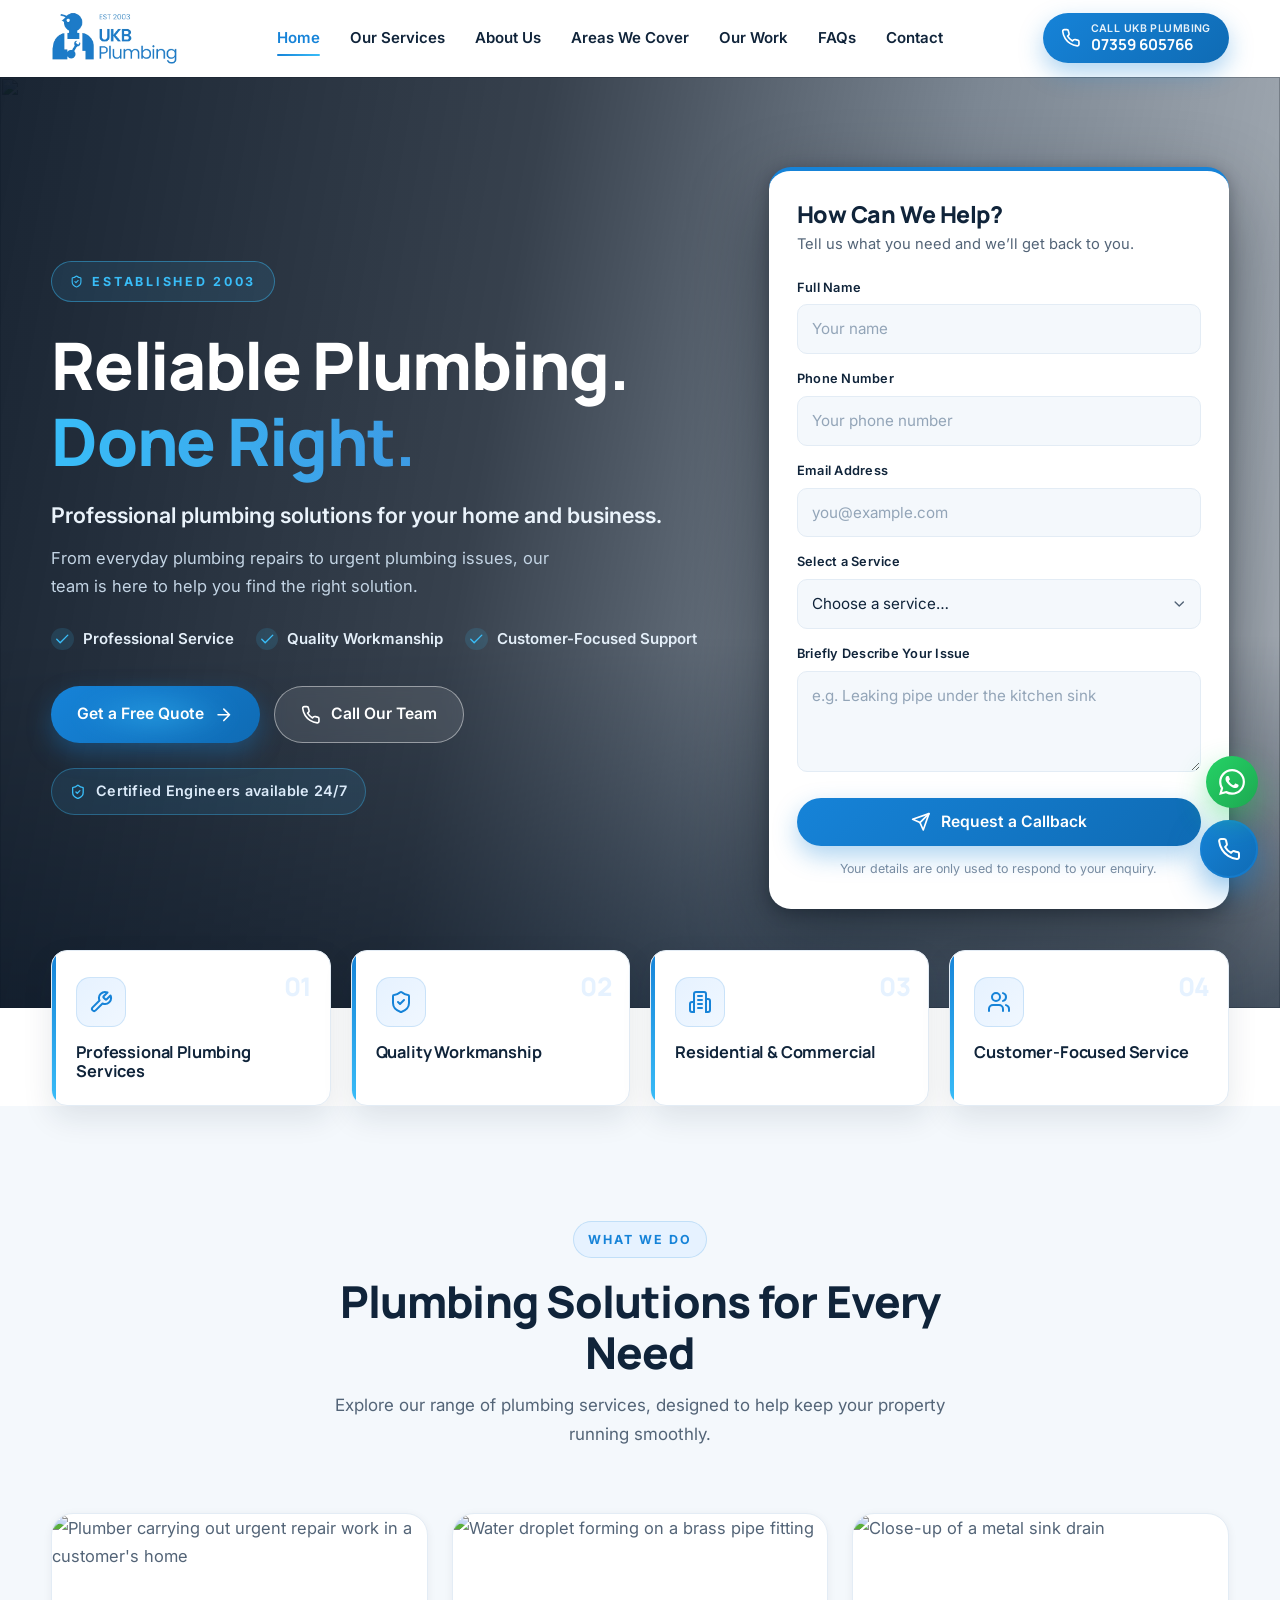
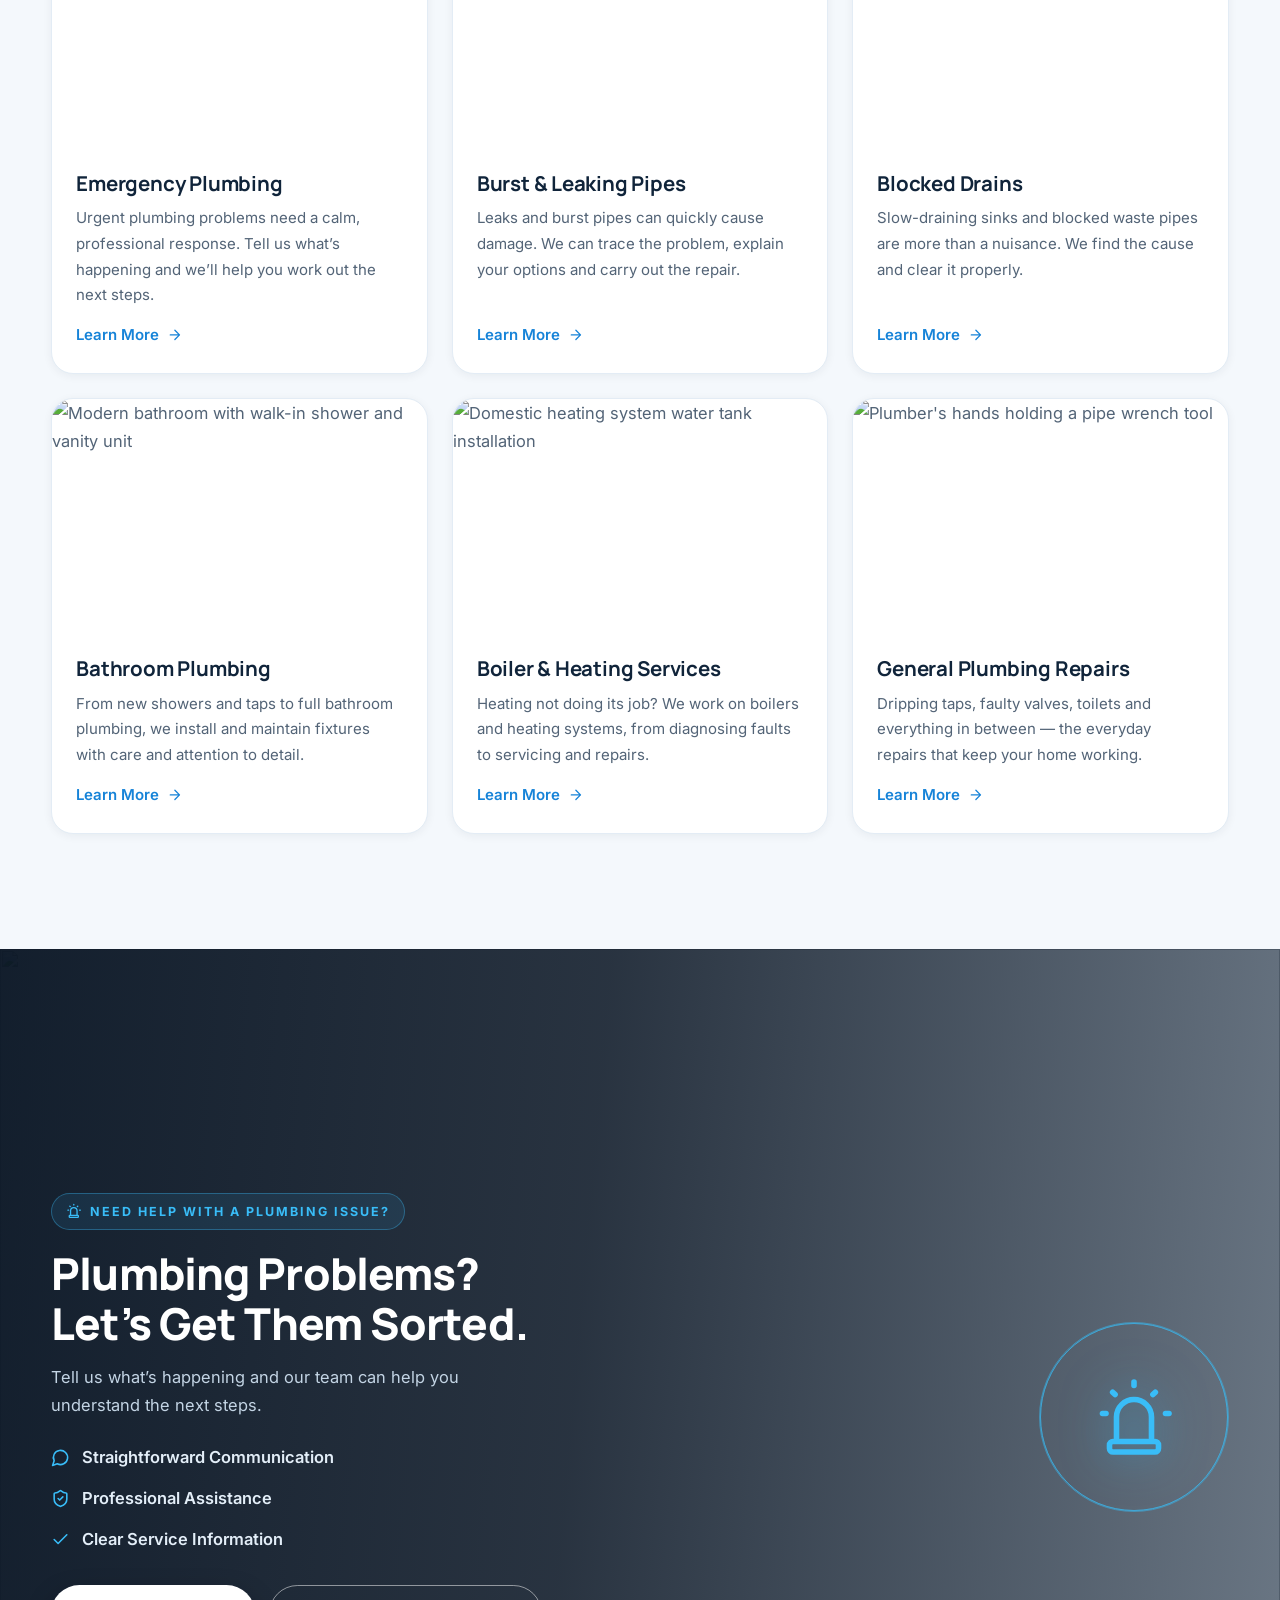
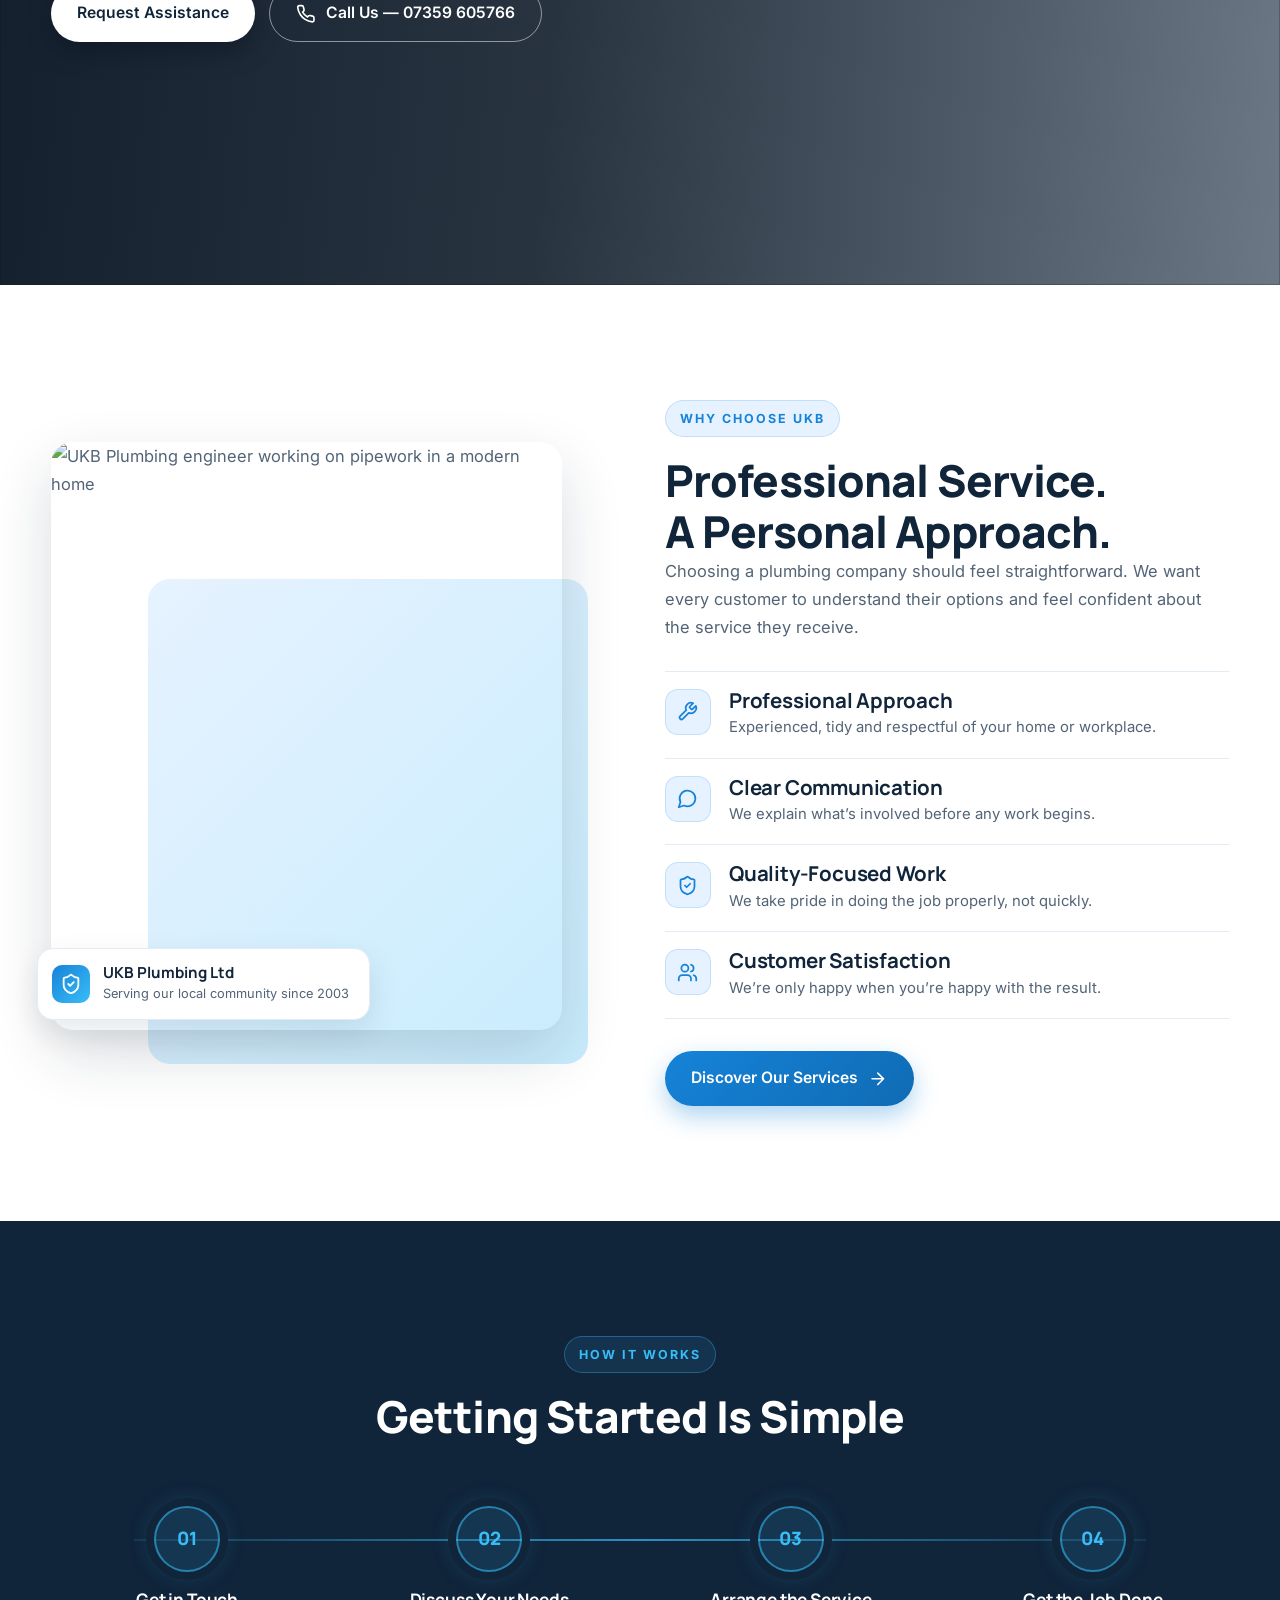
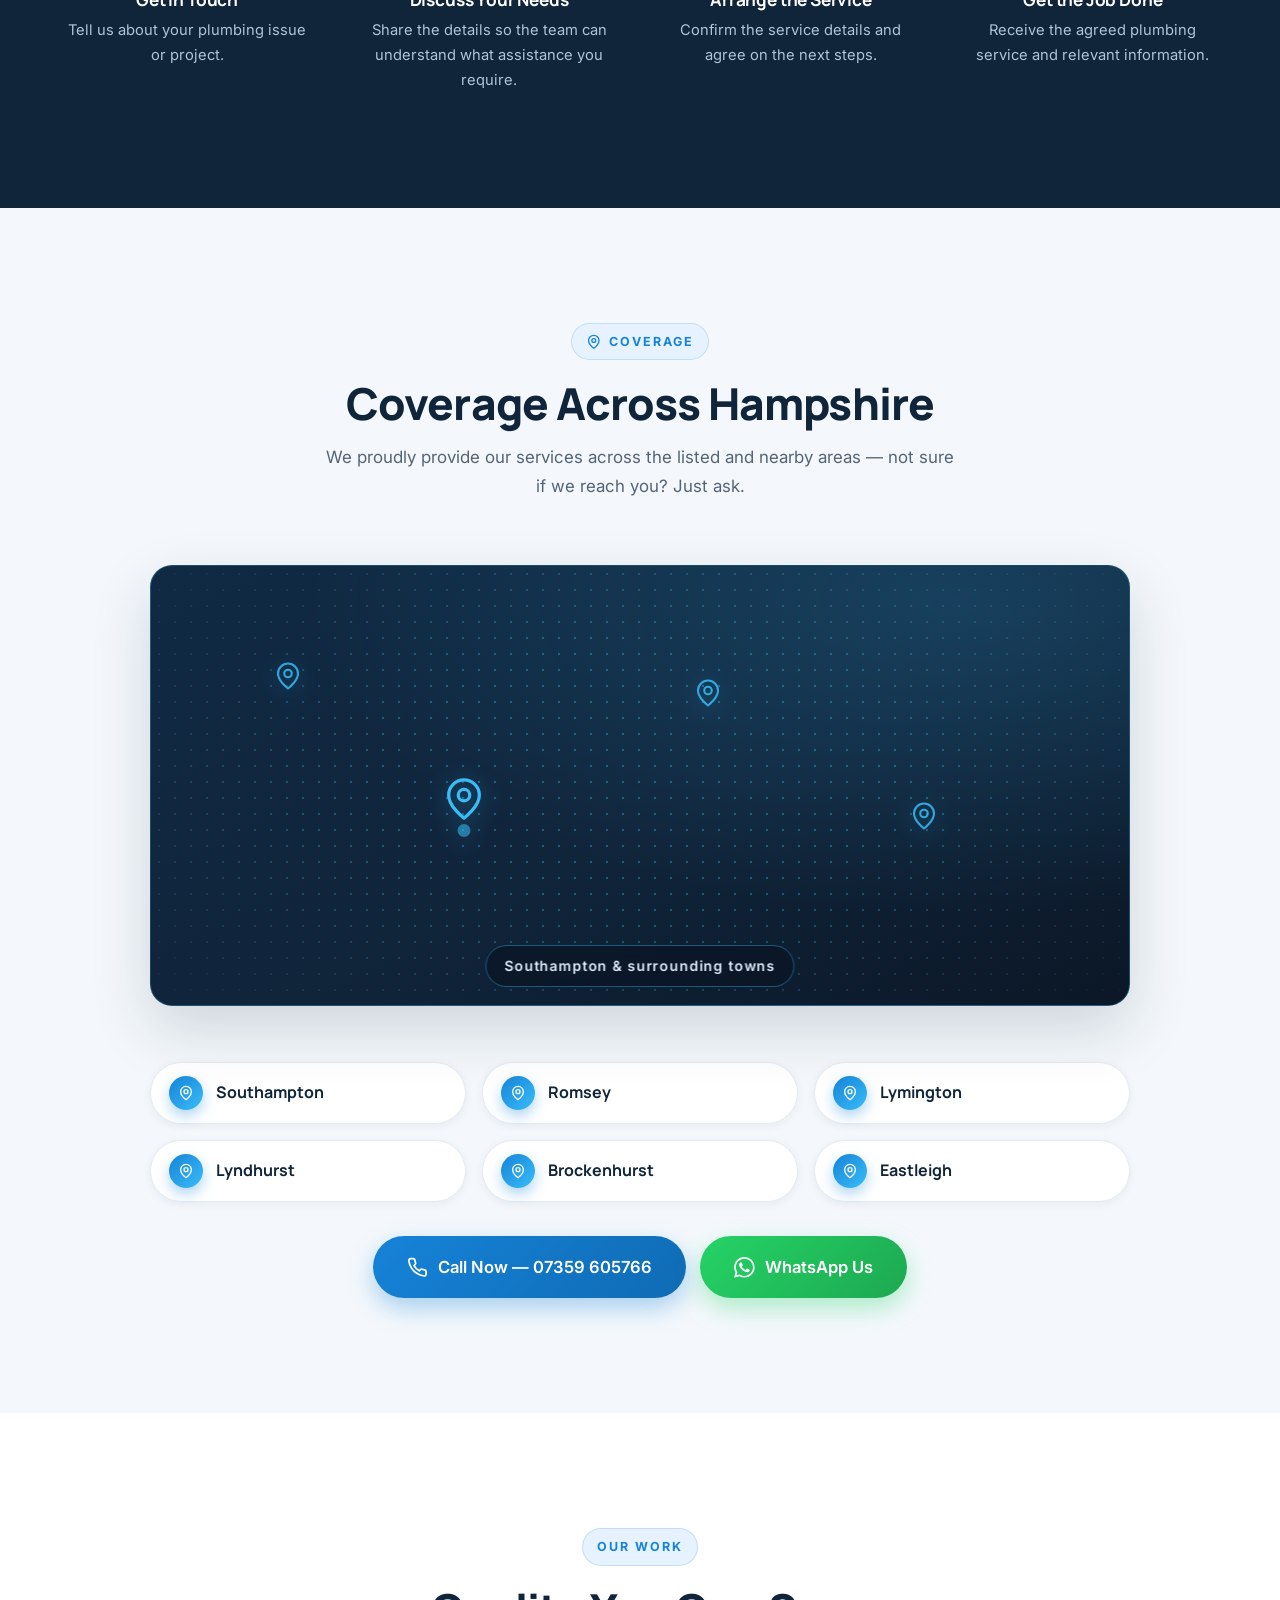
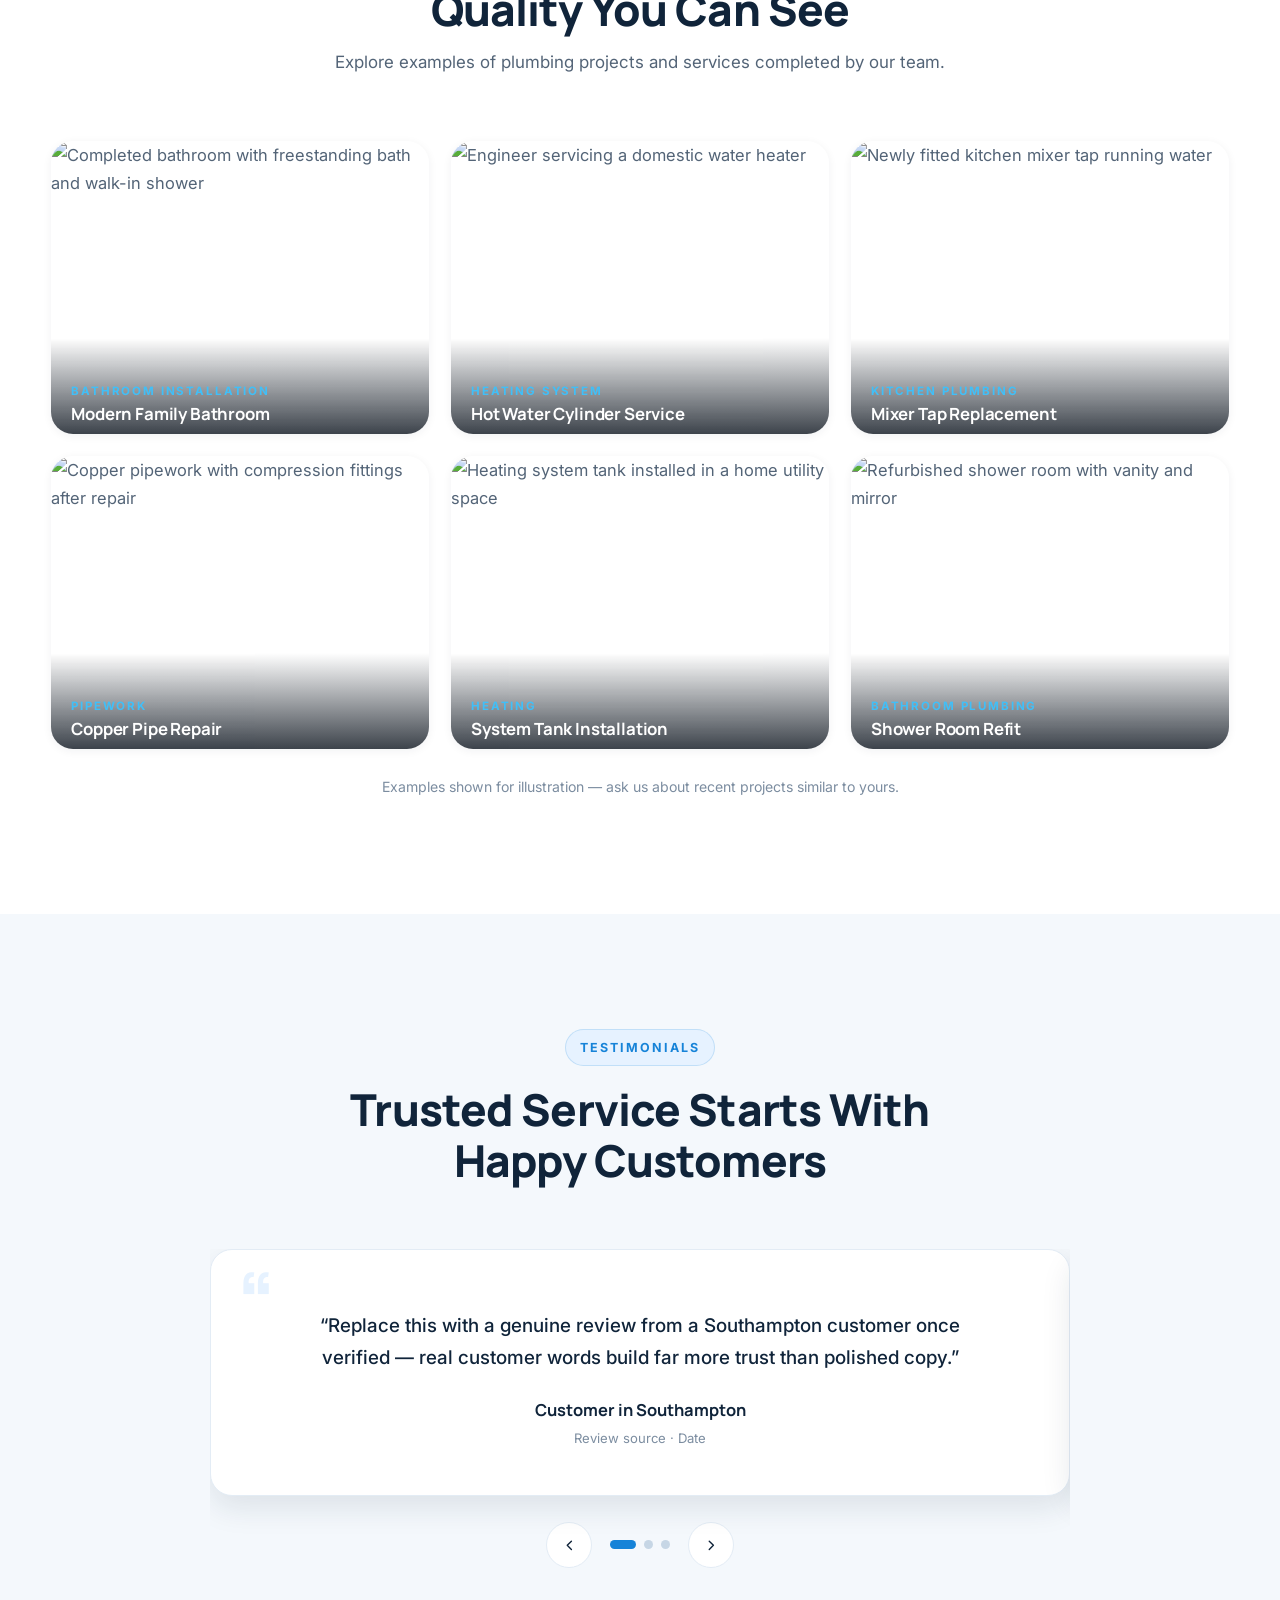
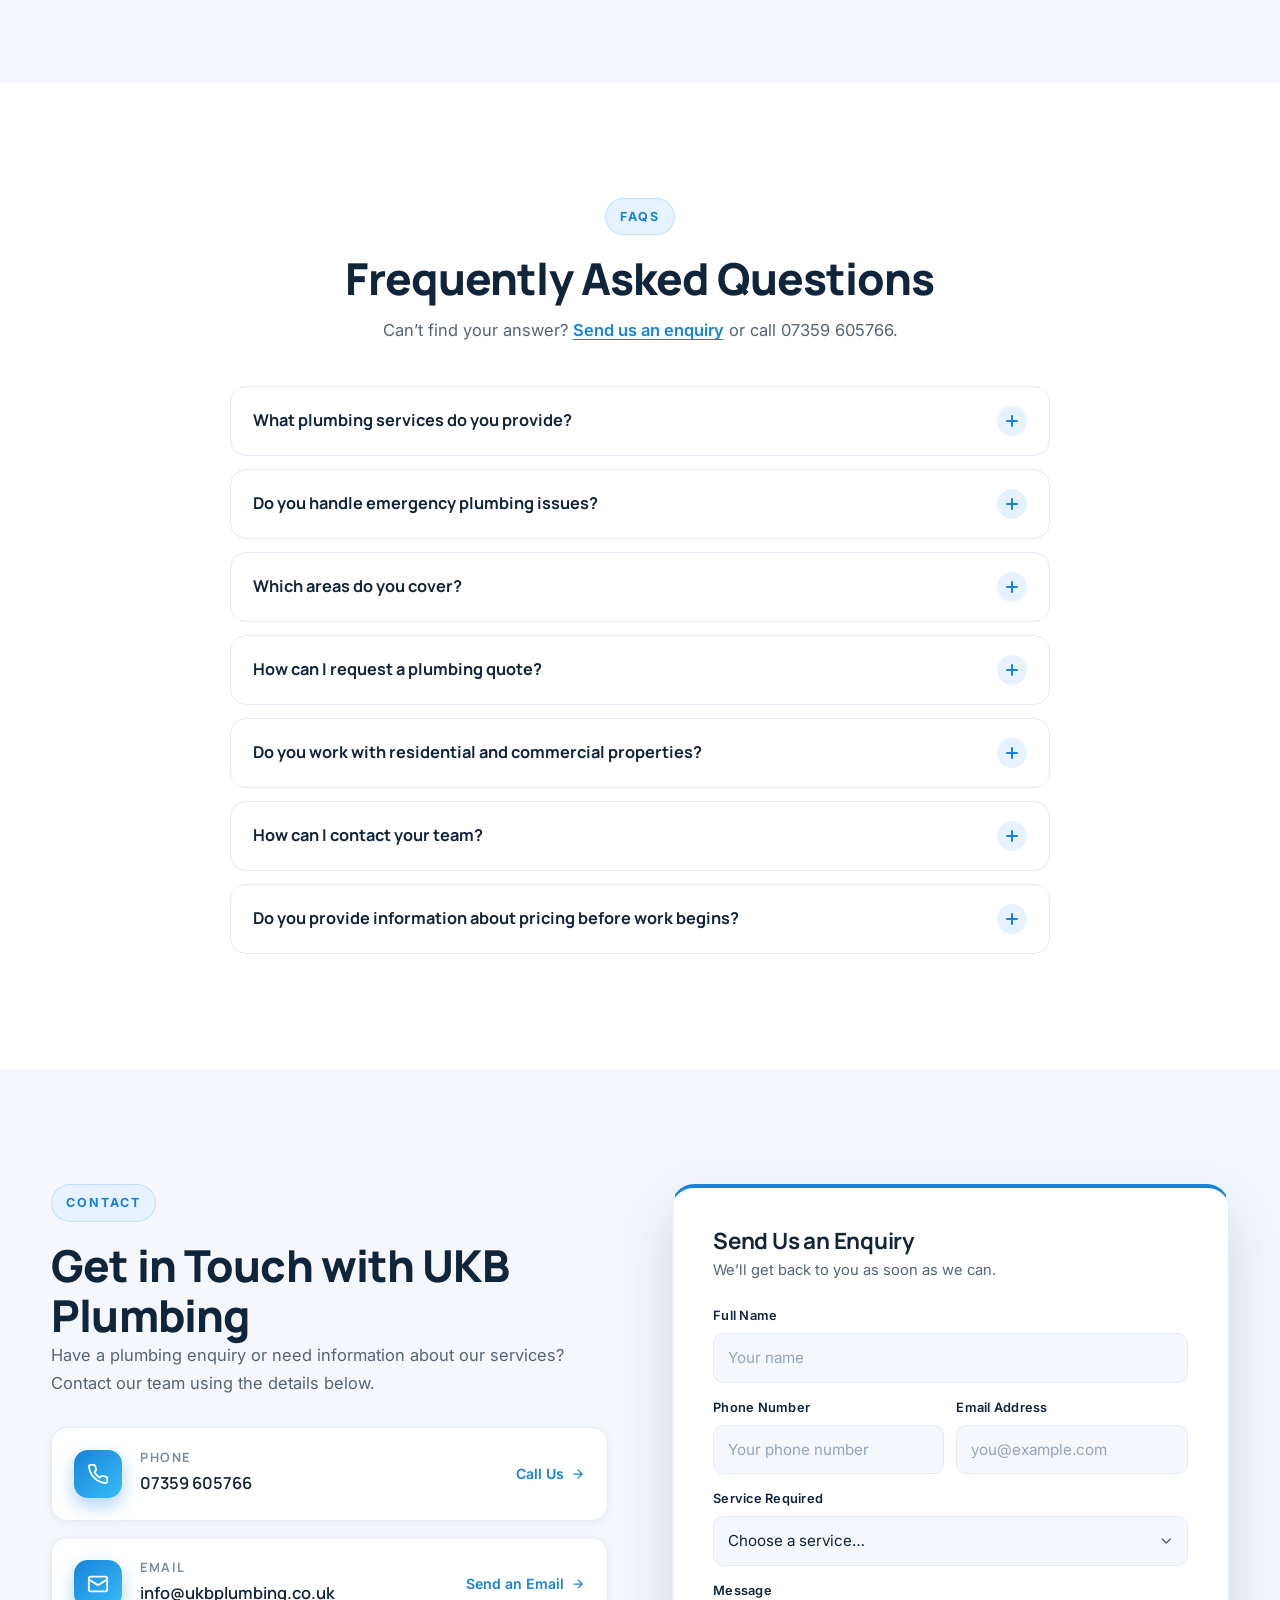
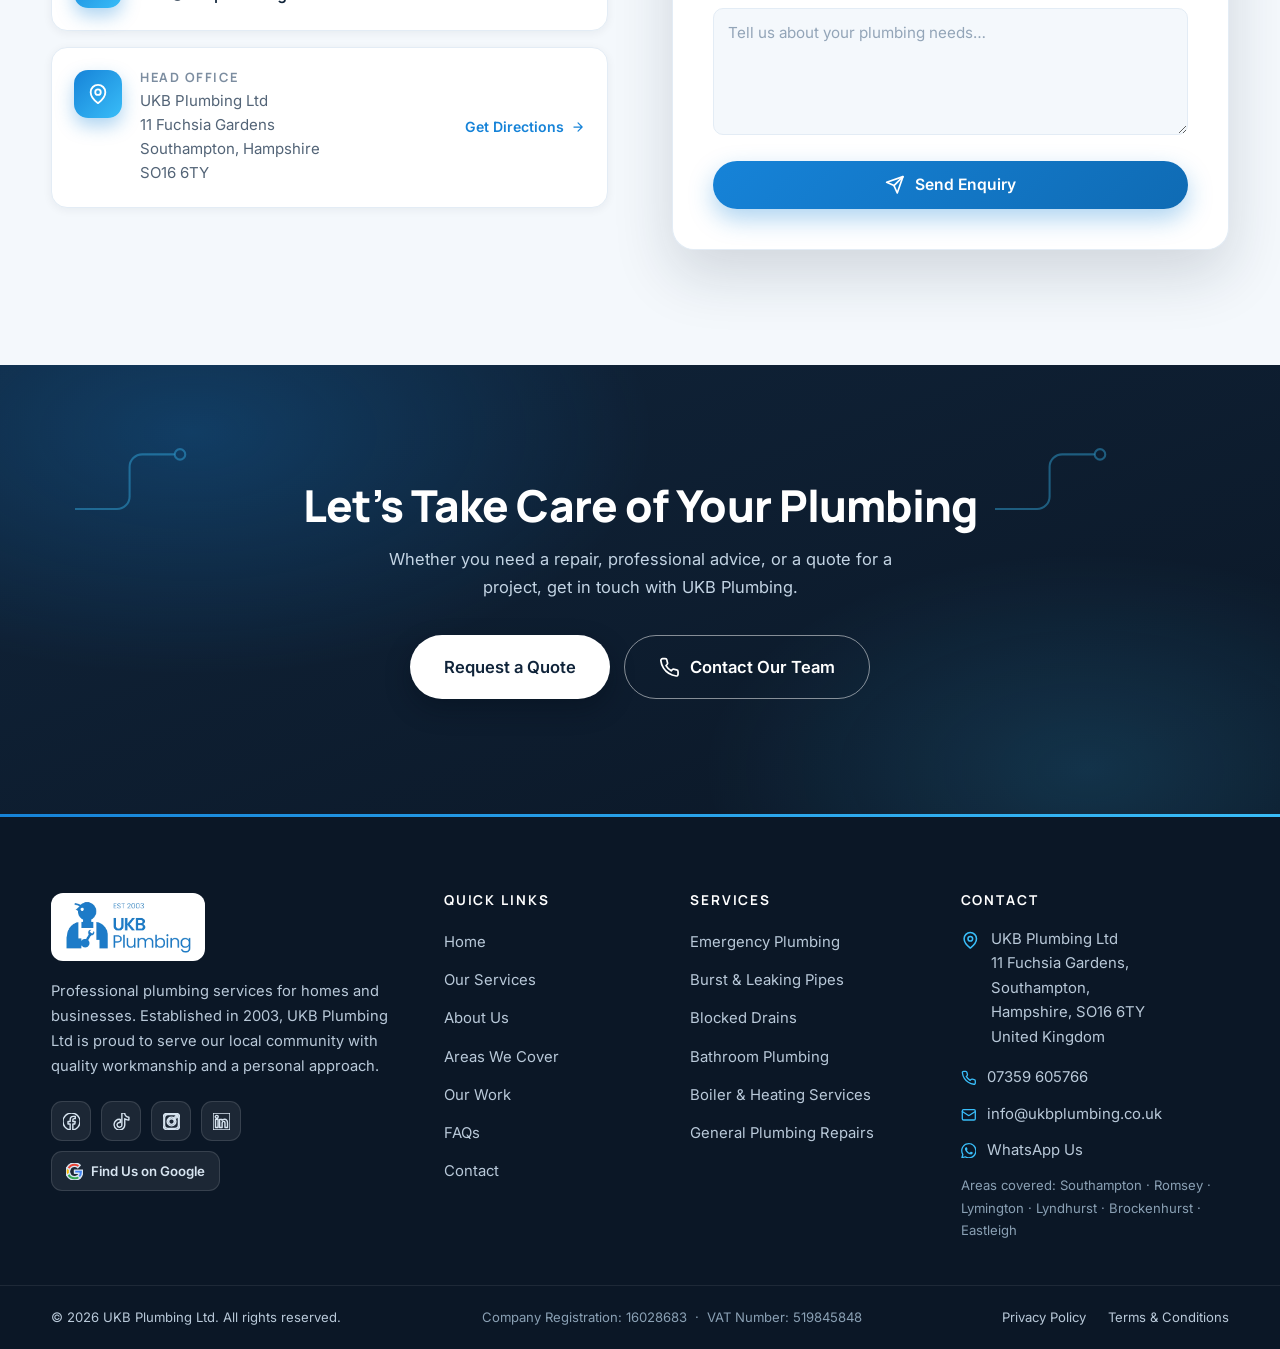
==== index.html @ 748e681e "Add files via upload" ====
<!DOCTYPE html>
<html lang="en-GB">
<head>
  <meta charset="UTF-8">
  <meta name="viewport" content="width=device-width, initial-scale=1.0">
  <title>UKB Plumbing Ltd | Professional Plumbing Services in Southampton &amp; Hampshire</title>
  <meta name="description" content="Professional plumbing services for homes and businesses across Southampton, Romsey, Lymington, Lyndhurst, Brockenhurst and Eastleigh. Certified engineers available 24/7 — call UKB Plumbing Ltd on 07359 605766.">
  <link rel="canonical" href="https://www.ukbplumbing.co.uk/">
  <meta name="theme-color" content="#0B1726">

  <!-- Open Graph -->
  <meta property="og:type" content="website">
  <meta property="og:site_name" content="UKB Plumbing Ltd">
  <meta property="og:title" content="UKB Plumbing Ltd | Professional Plumbing Services">
  <meta property="og:description" content="Reliable plumbing. Done right. Certified engineers available 24/7 across Southampton and surrounding Hampshire towns. Call 07359 605766.">
  <meta property="og:url" content="https://www.ukbplumbing.co.uk/">
  <meta property="og:image" content="https://images.unsplash.com/photo-1749532125405-70950966b0e5?auto=format&fit=crop&w=1200&q=80">
  <meta name="twitter:card" content="summary_large_image">

  <link rel="icon" type="image/webp" href="assets/ukb-logo.webp">
  <link rel="preconnect" href="https://fonts.googleapis.com">
  <link rel="preconnect" href="https://fonts.gstatic.com" crossorigin>
  <link rel="preconnect" href="https://images.unsplash.com">
  <link href="https://fonts.googleapis.com/css2?family=Manrope:wght@500;600;700;800&family=Inter:wght@400;500;600;700&display=swap" rel="stylesheet">
  <link rel="stylesheet" href="css/styles.css">

  <!-- LocalBusiness structured data (verified details only) -->
  <script type="application/ld+json">
  {
    "@context": "https://schema.org",
    "@type": "Plumber",
    "name": "UKB Plumbing Ltd",
    "url": "https://www.ukbplumbing.co.uk/",
    "telephone": "+447359605766",
    "email": "info@ukbplumbing.co.uk",
    "foundingDate": "2003",
    "address": {
      "@type": "PostalAddress",
      "streetAddress": "11 Fuchsia Gardens",
      "addressLocality": "Southampton",
      "addressRegion": "Hampshire",
      "postalCode": "SO16 6TY",
      "addressCountry": "GB"
    },
    "areaServed": ["Southampton", "Romsey", "Lymington", "Lyndhurst", "Brockenhurst", "Eastleigh"],
    "sameAs": [
      "https://www.facebook.com/ukbplumbing",
      "https://www.tiktok.com/@ukb.plumbing.ltd",
      "https://www.instagram.com/ukb_plumbing/",
      "https://www.linkedin.com/in/ukb-plumbing-71224a360"
    ]
  }
  </script>
</head>
<body>

<!-- ============ SVG ICON SPRITE ============ -->
<svg xmlns="http://www.w3.org/2000/svg" style="display:none" aria-hidden="true">
  <symbol id="i-phone" viewBox="0 0 24 24"><path d="M22 16.92v3a2 2 0 0 1-2.18 2 19.79 19.79 0 0 1-8.63-3.07 19.5 19.5 0 0 1-6-6 19.79 19.79 0 0 1-3.07-8.67A2 2 0 0 1 4.11 2h3a2 2 0 0 1 2 1.72c.127.96.361 1.903.7 2.81a2 2 0 0 1-.45 2.11L8.09 9.91a16 16 0 0 0 6 6l1.27-1.27a2 2 0 0 1 2.11-.45c.907.339 1.85.573 2.81.7A2 2 0 0 1 22 16.92z"/></symbol>
  <symbol id="i-mail" viewBox="0 0 24 24"><rect x="2" y="4" width="20" height="16" rx="2"/><path d="m22 7-8.97 5.7a1.94 1.94 0 0 1-2.06 0L2 7"/></symbol>
  <symbol id="i-pin" viewBox="0 0 24 24"><path d="M20 10c0 6-8 12-8 12s-8-6-8-12a8 8 0 0 1 16 0Z"/><circle cx="12" cy="10" r="3"/></symbol>
  <symbol id="i-arrow" viewBox="0 0 24 24"><path d="M5 12h14M12 5l7 7-7 7"/></symbol>
  <symbol id="i-check" viewBox="0 0 24 24"><path d="M20 6 9 17l-5-5"/></symbol>
  <symbol id="i-wrench" viewBox="0 0 24 24"><path d="M14.7 6.3a1 1 0 0 0 0 1.4l1.6 1.6a1 1 0 0 0 1.4 0l3.77-3.77a6 6 0 0 1-7.94 7.94l-6.91 6.91a2.12 2.12 0 0 1-3-3l6.91-6.91a6 6 0 0 1 7.94-7.94l-3.76 3.76z"/></symbol>
  <symbol id="i-droplet" viewBox="0 0 24 24"><path d="M12 22a7 7 0 0 0 7-7c0-2-1-3.9-3-5.5s-3.5-4-4-6.5c-.5 2.5-2 4.9-4 6.5C6 11.1 5 13 5 15a7 7 0 0 0 7 7z"/></symbol>
  <symbol id="i-flame" viewBox="0 0 24 24"><path d="M8.5 14.5A2.5 2.5 0 0 0 11 12c0-1.38-.5-2-1-3-1.072-2.143-.224-4.054 2-6 .5 2.5 2 4.9 4 6.5 2 1.6 3 3.5 3 5.5a7 7 0 1 1-14 0c0-1.153.433-2.294 1-3a2.5 2.5 0 0 0 2.5 2.5z"/></symbol>
  <symbol id="i-alert" viewBox="0 0 24 24"><path d="m21.73 18-8-14a2 2 0 0 0-3.48 0l-8 14A2 2 0 0 0 4 21h16a2 2 0 0 0 1.73-3Z"/><path d="M12 9v4"/><path d="M12 17h.01"/></symbol>
  <symbol id="i-shield" viewBox="0 0 24 24"><path d="M20 13c0 5-3.5 7.5-7.66 8.95a1 1 0 0 1-.67-.01C7.5 20.5 4 18 4 13V6a1 1 0 0 1 1-1c2 0 4.5-1.2 6.24-2.72a1.17 1.17 0 0 1 1.52 0C14.51 3.81 17 5 19 5a1 1 0 0 1 1 1z"/><path d="m9 12 2 2 4-4"/></symbol>
  <symbol id="i-building" viewBox="0 0 24 24"><path d="M6 22V4a2 2 0 0 1 2-2h8a2 2 0 0 1 2 2v18"/><path d="M6 12H4a2 2 0 0 0-2 2v6a2 2 0 0 0 2 2h2"/><path d="M18 9h2a2 2 0 0 1 2 2v9a2 2 0 0 1-2 2h-2"/><path d="M10 6h4"/><path d="M10 10h4"/><path d="M10 14h4"/><path d="M10 18h4"/></symbol>
  <symbol id="i-users" viewBox="0 0 24 24"><path d="M16 21v-2a4 4 0 0 0-4-4H6a4 4 0 0 0-4 4v2"/><circle cx="9" cy="7" r="4"/><path d="M22 21v-2a4 4 0 0 0-3-3.87"/><path d="M16 3.13a4 4 0 0 1 0 7.75"/></symbol>
  <symbol id="i-chat" viewBox="0 0 24 24"><path d="M7.9 20A9 9 0 1 0 4 16.1L2 22Z"/></symbol>
  <symbol id="i-clock" viewBox="0 0 24 24"><circle cx="12" cy="12" r="10"/><path d="M12 6v6l4 2"/></symbol>
  <symbol id="i-waves" viewBox="0 0 24 24"><path d="M2 6c.6.5 1.2 1 2.5 1C7 7 7 5 9.5 5c2.6 0 2.4 2 5 2 2.5 0 2.5-2 5-2 1.3 0 1.9.5 2.5 1"/><path d="M2 12c.6.5 1.2 1 2.5 1 2.5 0 2.5-2 5-2 2.6 0 2.4 2 5 2 2.5 0 2.5-2 5-2 1.3 0 1.9.5 2.5 1"/><path d="M2 18c.6.5 1.2 1 2.5 1 2.5 0 2.5-2 5-2 2.6 0 2.4 2 5 2 2.5 0 2.5-2 5-2 1.3 0 1.9.5 2.5 1"/></symbol>
  <symbol id="i-siren" viewBox="0 0 24 24"><path d="M7 18v-6a5 5 0 1 1 10 0v6"/><path d="M5 21a1 1 0 0 0 1 1h12a1 1 0 0 0 1-1v-1a1 1 0 0 0-1-1H6a1 1 0 0 0-1 1z"/><path d="M21 11h1"/><path d="M4 11H3"/><path d="M12 3V2"/><path d="M6.6 5.6 5.9 4.9"/><path d="M17.4 5.6l.7-.7"/></symbol>
  <symbol id="i-plus" viewBox="0 0 24 24"><path d="M12 5v14M5 12h14"/></symbol>
  <symbol id="i-chev-l" viewBox="0 0 24 24"><path d="m15 18-6-6 6-6"/></symbol>
  <symbol id="i-chev-r" viewBox="0 0 24 24"><path d="m9 18 6-6-6-6"/></symbol>
  <symbol id="i-send" viewBox="0 0 24 24"><path d="m22 2-7 20-4-9-9-4Z"/><path d="M22 2 11 13"/></symbol>
  <symbol id="i-star" viewBox="0 0 24 24"><path d="M12 2l3.09 6.26L22 9.27l-5 4.87 1.18 6.88L12 17.77l-6.18 3.25L7 14.14 2 9.27l6.91-1.01L12 2z"/></symbol>
  <symbol id="i-fb" viewBox="0 0 24 24"><path d="M24 12.073c0-6.627-5.373-12-12-12s-12 5.373-12 12c0 5.99 4.388 10.954 10.125 11.854v-8.385H7.078v-3.47h3.047V9.43c0-3.007 1.792-4.669 4.533-4.669 1.312 0 2.686.235 2.686.235v2.953H15.83c-1.491 0-1.956.925-1.956 1.874v2.25h3.328l-.532 3.47h-2.796v8.385C19.612 23.027 24 18.062 24 12.073z"/></symbol>
  <symbol id="i-ig" viewBox="0 0 24 24"><path d="M12 2.163c3.204 0 3.584.012 4.85.07 3.252.148 4.771 1.691 4.919 4.919.058 1.265.069 1.645.069 4.849 0 3.205-.012 3.584-.069 4.849-.149 3.225-1.664 4.771-4.919 4.919-1.266.058-1.644.07-4.85.07-3.204 0-3.584-.012-4.849-.07-3.26-.149-4.771-1.699-4.919-4.92-.058-1.265-.07-1.644-.07-4.849 0-3.204.013-3.583.07-4.849.149-3.227 1.664-4.771 4.919-4.919 1.266-.057 1.645-.069 4.849-.069zM12 0C8.741 0 8.333.014 7.053.072 2.695.272.273 2.69.073 7.052.014 8.333 0 8.741 0 12c0 3.259.014 3.668.072 4.948.2 4.358 2.618 6.78 6.98 6.98C8.333 23.986 8.741 24 12 24c3.259 0 3.668-.014 4.948-.072 4.354-.2 6.782-2.618 6.979-6.98.059-1.28.073-1.689.073-4.948 0-3.259-.014-3.667-.072-4.947-.196-4.354-2.617-6.78-6.979-6.98C15.668.014 15.259 0 12 0zm0 5.838a6.162 6.162 0 1 0 0 12.324 6.162 6.162 0 0 0 0-12.324zM12 16a4 4 0 1 1 0-8 4 4 0 0 1 0 8zm6.406-11.845a1.44 1.44 0 1 0 0 2.881 1.44 1.44 0 0 0 0-2.881z"/></symbol>
  <symbol id="i-tt" viewBox="0 0 24 24"><path d="M12.53.02C13.84 0 15.14.01 16.44 0c.08 1.53.63 3.09 1.75 4.17 1.12 1.11 2.7 1.62 4.24 1.79v4.03c-1.44-.05-2.89-.35-4.2-.97-.57-.26-1.1-.59-1.62-.93-.01 2.92.01 5.84-.02 8.75-.08 1.4-.54 2.79-1.35 3.94-1.31 1.92-3.58 3.17-5.91 3.21-1.43.08-2.86-.31-4.08-1.03-2.02-1.19-3.44-3.37-3.65-5.71-.02-.5-.03-1-.01-1.49.18-1.9 1.12-3.72 2.58-4.96 1.66-1.44 3.98-2.13 6.15-1.72.02 1.48-.04 2.96-.04 4.44-.99-.32-2.15-.23-3.02.37-.63.41-1.11 1.04-1.36 1.75-.21.51-.15 1.07-.14 1.61.24 1.64 1.82 3.02 3.5 2.87 1.12-.01 2.19-.66 2.77-1.61.19-.33.4-.67.41-1.06.1-1.79.06-3.57.07-5.36.01-4.03-.01-8.05.02-12.07z"/></symbol>
  <symbol id="i-li" viewBox="0 0 24 24"><path d="M20.447 20.452h-3.554v-5.569c0-1.328-.027-3.037-1.852-3.037-1.853 0-2.136 1.445-2.136 2.939v5.667H9.351V9h3.414v1.561h.046c.477-.9 1.637-1.85 3.37-1.85 3.601 0 4.267 2.37 4.267 5.455v6.286zM5.337 7.433c-1.144 0-2.063-.926-2.063-2.065 0-1.138.92-2.063 2.063-2.063 1.14 0 2.064.925 2.064 2.063 0 1.139-.925 2.065-2.064 2.065zm1.782 13.019H3.555V9h3.564v11.452zM22.225 0H1.771C.792 0 0 .774 0 1.729v20.542C0 23.227.792 24 1.771 24h20.451C23.2 24 24 23.227 24 22.271V1.729C24 .774 23.2 0 22.225 0z"/></symbol>
  <symbol id="i-google" viewBox="0 0 24 24"><path fill="#4285F4" d="M23.49 12.27c0-.79-.07-1.54-.19-2.27H12v4.51h6.47c-.29 1.48-1.14 2.73-2.4 3.58v3h3.86c2.26-2.09 3.56-5.17 3.56-8.82z"/><path fill="#34A853" d="M12 24c3.24 0 5.95-1.08 7.93-2.91l-3.86-3c-1.08.72-2.45 1.16-4.07 1.16-3.13 0-5.78-2.11-6.73-4.96H1.29v3.09C3.26 21.3 7.31 24 12 24z"/><path fill="#FBBC05" d="M5.27 14.29c-.25-.72-.38-1.49-.38-2.29s.14-1.57.38-2.29V6.62H1.29C.47 8.24 0 10.06 0 12s.47 3.76 1.29 5.38l3.98-3.09z"/><path fill="#EA4335" d="M12 4.75c1.77 0 3.35.61 4.6 1.8l3.42-3.42C17.95 1.19 15.24 0 12 0 7.31 0 3.26 2.7 1.29 6.62l3.98 3.09C6.22 6.86 8.87 4.75 12 4.75z"/></symbol>
  <symbol id="i-wa" viewBox="0 0 24 24"><path d="M17.472 14.382c-.297-.149-1.758-.867-2.03-.967-.273-.099-.471-.148-.67.15-.197.297-.767.966-.94 1.164-.173.199-.347.223-.644.075-.297-.15-1.255-.463-2.39-1.475-.883-.788-1.48-1.761-1.653-2.059-.173-.297-.018-.458.13-.606.134-.133.298-.347.446-.52.149-.174.198-.298.298-.497.099-.198.05-.371-.025-.52-.075-.149-.669-1.612-.916-2.207-.242-.579-.487-.5-.669-.51-.173-.008-.371-.01-.57-.01-.198 0-.52.074-.792.372-.272.297-1.04 1.016-1.04 2.479 0 1.462 1.065 2.875 1.213 3.074.149.198 2.096 3.2 5.077 4.487.709.306 1.262.489 1.694.625.712.227 1.36.195 1.871.118.571-.085 1.758-.719 2.006-1.413.248-.694.248-1.289.173-1.413-.074-.124-.272-.198-.57-.347m-5.421 7.403h-.004a9.87 9.87 0 0 1-5.031-1.378l-.361-.214-3.741.982.998-3.648-.235-.374a9.86 9.86 0 0 1-1.51-5.26c.001-5.45 4.436-9.884 9.888-9.884 2.64 0 5.122 1.03 6.988 2.898a9.825 9.825 0 0 1 2.893 6.994c-.003 5.45-4.437 9.884-9.885 9.884m8.413-18.297A11.815 11.815 0 0 0 12.05 0C5.495 0 .16 5.335.157 11.892c0 2.096.547 4.142 1.588 5.945L.057 24l6.305-1.654a11.882 11.882 0 0 0 5.683 1.448h.005c6.554 0 11.89-5.335 11.893-11.893a11.821 11.821 0 0 0-3.48-8.413"/></symbol>
</svg>

<!-- ============ HEADER ============ -->
<header class="site-header" id="siteHeader">
  <div class="container header-inner">
    <a href="#home" class="brand" aria-label="UKB Plumbing — home">
      <img src="assets/ukb-logo.webp" alt="UKB Plumbing logo" width="140" height="58" class="brand-logo">
    </a>
    <nav class="main-nav" id="mainNav" aria-label="Primary">
      <ul>
        <li><a href="#home" class="nav-link active">Home</a></li>
        <li><a href="#services" class="nav-link">Our Services</a></li>
        <li><a href="#about" class="nav-link">About Us</a></li>
        <li><a href="#areas" class="nav-link">Areas We Cover</a></li>
        <li><a href="#work" class="nav-link">Our Work</a></li>
        <li><a href="#faqs" class="nav-link">FAQs</a></li>
        <li><a href="#contact" class="nav-link">Contact</a></li>
        <li class="nav-cta-mobile">
          <a href="tel:+447359605766" class="btn btn-primary btn-block">
            <svg class="ico" aria-hidden="true"><use href="#i-phone"/></svg> Call UKB Plumbing
          </a>
        </li>
      </ul>
    </nav>
    <div class="header-actions">
      <a href="tel:+447359605766" class="btn btn-primary btn-call">
        <svg class="ico" aria-hidden="true"><use href="#i-phone"/></svg>
        <span><small>Call UKB Plumbing</small><strong>07359 605766</strong></span>
      </a>
      <button class="menu-toggle" id="menuToggle" aria-expanded="false" aria-controls="mainNav" aria-label="Open menu">
        <span></span><span></span><span></span>
      </button>
    </div>
  </div>
</header>

<main id="main">

<!-- ============ HERO ============ -->
<section class="hero" id="home">
  <div class="hero-bg" aria-hidden="true">
    <img src="https://images.unsplash.com/photo-1749532125405-70950966b0e5?auto=format&fit=crop&w=1920&q=80" alt="" fetchpriority="high">
    <div class="hero-overlay"></div>
  </div>
  <div class="container hero-inner">
    <div class="hero-copy">
      <span class="badge-est reveal">
        <svg class="ico" aria-hidden="true"><use href="#i-shield"/></svg> Established 2003
      </span>
      <h1 class="reveal" style="--d:.08s">Reliable Plumbing.<br><span class="accent">Done Right.</span></h1>
      <p class="hero-sub reveal" style="--d:.16s">Professional plumbing solutions for your home and business.</p>
      <p class="hero-desc reveal" style="--d:.22s">From everyday plumbing repairs to urgent plumbing issues, our team is here to help you find the right solution.</p>
      <ul class="hero-points reveal" style="--d:.28s" aria-label="Why choose UKB Plumbing">
        <li><svg class="ico" aria-hidden="true"><use href="#i-check"/></svg> Professional Service</li>
        <li><svg class="ico" aria-hidden="true"><use href="#i-check"/></svg> Quality Workmanship</li>
        <li><svg class="ico" aria-hidden="true"><use href="#i-check"/></svg> Customer-Focused Support</li>
      </ul>
      <div class="hero-ctas reveal" style="--d:.34s">
        <a href="#contact" class="btn btn-primary btn-glow">
          Get a Free Quote <svg class="ico" aria-hidden="true"><use href="#i-arrow"/></svg>
        </a>
        <a href="tel:+447359605766" class="btn btn-ghost">
          <svg class="ico" aria-hidden="true"><use href="#i-phone"/></svg> Call Our Team
        </a>
      </div>
      <p class="hero-avail reveal" style="--d:.42s">
        <svg class="ico" aria-hidden="true"><use href="#i-shield"/></svg> Certified Engineers available 24/7
      </p>
    </div>

    <div class="hero-card reveal" style="--d:.2s">
      <h2>How Can We Help?</h2>
      <p>Tell us what you need and we&rsquo;ll get back to you.</p>
      <form id="heroForm" class="enquiry-form" novalidate>
        <div class="field">
          <label for="hf-name">Full Name</label>
          <input type="text" id="hf-name" name="name" autocomplete="name" required placeholder="Your name">
          <span class="err" data-err></span>
        </div>
        <div class="field">
          <label for="hf-phone">Phone Number</label>
          <input type="tel" id="hf-phone" name="phone" autocomplete="tel" required placeholder="Your phone number">
          <span class="err" data-err></span>
        </div>
        <div class="field">
          <label for="hf-email">Email Address</label>
          <input type="email" id="hf-email" name="email" autocomplete="email" required placeholder="you@example.com">
          <span class="err" data-err></span>
        </div>
        <div class="field">
          <label for="hf-service">Select a Service</label>
          <div class="select-wrap">
            <select id="hf-service" name="service" required>
              <option value="" selected disabled>Choose a service…</option>
              <option>Emergency Plumbing</option>
              <option>Burst &amp; Leaking Pipes</option>
              <option>Blocked Drains</option>
              <option>Bathroom Plumbing</option>
              <option>Boiler &amp; Heating Services</option>
              <option>General Plumbing Repairs</option>
              <option>Other / Not Sure</option>
            </select>
            <svg class="ico select-caret" aria-hidden="true"><use href="#i-chev-l"/></svg>
          </div>
          <span class="err" data-err></span>
        </div>
        <div class="field">
          <label for="hf-message">Briefly Describe Your Issue</label>
          <textarea id="hf-message" name="message" rows="3" required placeholder="e.g. Leaking pipe under the kitchen sink"></textarea>
          <span class="err" data-err></span>
        </div>
        <button type="submit" class="btn btn-primary btn-block btn-submit">
          <svg class="ico" aria-hidden="true"><use href="#i-send"/></svg> Request a Callback
        </button>
        <p class="form-note" aria-live="polite"></p>
        <p class="privacy">Your details are only used to respond to your enquiry.</p>
      </form>
    </div>
  </div>
</section>

<!-- ============ TRUST STRIP ============ -->
<section class="trust-strip" aria-label="What we stand for">
  <div class="container trust-grid">
    <article class="trust-card reveal">
      <span class="trust-num">01</span>
      <div class="trust-ico"><svg class="ico" aria-hidden="true"><use href="#i-wrench"/></svg></div>
      <h3>Professional Plumbing Services</h3>
    </article>
    <article class="trust-card reveal" style="--d:.08s">
      <span class="trust-num">02</span>
      <div class="trust-ico"><svg class="ico" aria-hidden="true"><use href="#i-shield"/></svg></div>
      <h3>Quality Workmanship</h3>
    </article>
    <article class="trust-card reveal" style="--d:.16s">
      <span class="trust-num">03</span>
      <div class="trust-ico"><svg class="ico" aria-hidden="true"><use href="#i-building"/></svg></div>
      <h3>Residential &amp; Commercial</h3>
    </article>
    <article class="trust-card reveal" style="--d:.24s">
      <span class="trust-num">04</span>
      <div class="trust-ico"><svg class="ico" aria-hidden="true"><use href="#i-users"/></svg></div>
      <h3>Customer-Focused Service</h3>
    </article>
  </div>
</section>

<!-- ============ SERVICES ============ -->
<section class="section services" id="services">
  <div class="container">
    <div class="section-head reveal">
      <span class="eyebrow">What We Do</span>
      <h2>Plumbing Solutions for Every Need</h2>
      <p>Explore our range of plumbing services, designed to help keep your property running smoothly.</p>
    </div>
    <div class="services-grid">

      <article class="service-card reveal">
        <div class="service-media">
          <img src="https://images.unsplash.com/photo-1676210134050-6f12c6898395?auto=format&fit=crop&w=900&q=80" alt="Plumber carrying out urgent repair work in a customer's home" loading="lazy">
        </div>
        <div class="service-body">
          <h3>Emergency Plumbing</h3>
          <p>Urgent plumbing problems need a calm, professional response. Tell us what&rsquo;s happening and we&rsquo;ll help you work out the next steps.</p>
          <a href="#contact" class="link-more">Learn More <svg class="ico" aria-hidden="true"><use href="#i-arrow"/></svg></a>
        </div>
      </article>

      <article class="service-card reveal" style="--d:.08s">
        <div class="service-media">
          <img src="https://images.unsplash.com/photo-1596394723269-b2cbca4e6313?auto=format&fit=crop&w=900&q=80" alt="Water droplet forming on a brass pipe fitting" loading="lazy">
        </div>
        <div class="service-body">
          <h3>Burst &amp; Leaking Pipes</h3>
          <p>Leaks and burst pipes can quickly cause damage. We can trace the problem, explain your options and carry out the repair.</p>
          <a href="#contact" class="link-more">Learn More <svg class="ico" aria-hidden="true"><use href="#i-arrow"/></svg></a>
        </div>
      </article>

      <article class="service-card reveal" style="--d:.16s">
        <div class="service-media">
          <img src="https://images.unsplash.com/photo-1654440122140-f1fc995ddb34?auto=format&fit=crop&w=900&q=80" alt="Close-up of a metal sink drain" loading="lazy">
        </div>
        <div class="service-body">
          <h3>Blocked Drains</h3>
          <p>Slow-draining sinks and blocked waste pipes are more than a nuisance. We find the cause and clear it properly.</p>
          <a href="#contact" class="link-more">Learn More <svg class="ico" aria-hidden="true"><use href="#i-arrow"/></svg></a>
        </div>
      </article>

      <article class="service-card reveal" style="--d:.24s">
        <div class="service-media">
          <img src="https://images.unsplash.com/photo-1584622650111-993a426fbf0a?auto=format&fit=crop&w=900&q=80" alt="Modern bathroom with walk-in shower and vanity unit" loading="lazy">
        </div>
        <div class="service-body">
          <h3>Bathroom Plumbing</h3>
          <p>From new showers and taps to full bathroom plumbing, we install and maintain fixtures with care and attention to detail.</p>
          <a href="#contact" class="link-more">Learn More <svg class="ico" aria-hidden="true"><use href="#i-arrow"/></svg></a>
        </div>
      </article>

      <article class="service-card reveal" style="--d:.32s">
        <div class="service-media">
          <img src="https://images.unsplash.com/photo-1707249907742-4d4984281f3a?auto=format&fit=crop&w=900&q=80" alt="Domestic heating system water tank installation" loading="lazy">
        </div>
        <div class="service-body">
          <h3>Boiler &amp; Heating Services</h3>
          <p>Heating not doing its job? We work on boilers and heating systems, from diagnosing faults to servicing and repairs.</p>
          <a href="#contact" class="link-more">Learn More <svg class="ico" aria-hidden="true"><use href="#i-arrow"/></svg></a>
        </div>
      </article>

      <article class="service-card reveal" style="--d:.4s">
        <div class="service-media">
          <img src="https://images.unsplash.com/photo-1620653713380-7a34b773fef8?auto=format&fit=crop&w=900&q=80" alt="Plumber's hands holding a pipe wrench tool" loading="lazy">
        </div>
        <div class="service-body">
          <h3>General Plumbing Repairs</h3>
          <p>Dripping taps, faulty valves, toilets and everything in between — the everyday repairs that keep your home working.</p>
          <a href="#contact" class="link-more">Learn More <svg class="ico" aria-hidden="true"><use href="#i-arrow"/></svg></a>
        </div>
      </article>

    </div>
  </div>
</section>

<!-- ============ EMERGENCY ============ -->
<section class="section emergency" id="emergency">
  <div class="emergency-bg" aria-hidden="true">
    <img src="https://images.unsplash.com/photo-1676210133055-eab6ef033ce3?auto=format&fit=crop&w=1920&q=80" alt="" loading="lazy">
    <div class="emergency-overlay"></div>
  </div>
  <div class="container emergency-inner">
    <div class="emergency-copy">
      <span class="eyebrow eyebrow-light reveal"><svg class="ico" aria-hidden="true"><use href="#i-siren"/></svg> Need help with a plumbing issue?</span>
      <h2 class="reveal" style="--d:.08s">Plumbing Problems?<br>Let&rsquo;s Get Them Sorted.</h2>
      <p class="reveal" style="--d:.16s">Tell us what&rsquo;s happening and our team can help you understand the next steps.</p>
      <ul class="emergency-points reveal" style="--d:.24s">
        <li><svg class="ico" aria-hidden="true"><use href="#i-chat"/></svg> Straightforward Communication</li>
        <li><svg class="ico" aria-hidden="true"><use href="#i-shield"/></svg> Professional Assistance</li>
        <li><svg class="ico" aria-hidden="true"><use href="#i-check"/></svg> Clear Service Information</li>
      </ul>
      <div class="emergency-ctas reveal" style="--d:.32s">
        <a href="#contact" class="btn btn-light">Request Assistance</a>
        <a href="tel:+447359605766" class="btn btn-outline-light">
          <svg class="ico" aria-hidden="true"><use href="#i-phone"/></svg> Call Us — 07359 605766
        </a>
      </div>
    </div>
    <div class="emergency-badge reveal" style="--d:.2s" aria-hidden="true">
      <div class="pulse-ring"></div>
      <svg class="ico"><use href="#i-siren"/></svg>
    </div>
  </div>
</section>

<!-- ============ WHY CHOOSE / ABOUT ============ -->
<section class="section about" id="about">
  <div class="container about-inner">
    <div class="about-media reveal">
      <div class="about-shape" aria-hidden="true"></div>
      <img src="https://images.unsplash.com/photo-1676210134188-4c05dd172f89?auto=format&fit=crop&w=1100&q=80" alt="UKB Plumbing engineer working on pipework in a modern home" loading="lazy">
      <div class="about-chip">
        <svg class="ico" aria-hidden="true"><use href="#i-shield"/></svg>
        <div><strong>UKB Plumbing Ltd</strong><span>Serving our local community since 2003</span></div>
      </div>
    </div>
    <div class="about-copy">
      <span class="eyebrow reveal">Why Choose UKB</span>
      <h2 class="reveal" style="--d:.08s">Professional Service.<br>A Personal Approach.</h2>
      <p class="reveal" style="--d:.16s">Choosing a plumbing company should feel straightforward. We want every customer to understand their options and feel confident about the service they receive.</p>
      <ul class="feature-list">
        <li class="reveal" style="--d:.2s">
          <span class="feat-ico"><svg class="ico" aria-hidden="true"><use href="#i-wrench"/></svg></span>
          <div><h3>Professional Approach</h3><p>Experienced, tidy and respectful of your home or workplace.</p></div>
        </li>
        <li class="reveal" style="--d:.26s">
          <span class="feat-ico"><svg class="ico" aria-hidden="true"><use href="#i-chat"/></svg></span>
          <div><h3>Clear Communication</h3><p>We explain what&rsquo;s involved before any work begins.</p></div>
        </li>
        <li class="reveal" style="--d:.32s">
          <span class="feat-ico"><svg class="ico" aria-hidden="true"><use href="#i-shield"/></svg></span>
          <div><h3>Quality-Focused Work</h3><p>We take pride in doing the job properly, not quickly.</p></div>
        </li>
        <li class="reveal" style="--d:.38s">
          <span class="feat-ico"><svg class="ico" aria-hidden="true"><use href="#i-users"/></svg></span>
          <div><h3>Customer Satisfaction</h3><p>We&rsquo;re only happy when you&rsquo;re happy with the result.</p></div>
        </li>
      </ul>
      <a href="#services" class="btn btn-primary reveal" style="--d:.44s">
        Discover Our Services <svg class="ico" aria-hidden="true"><use href="#i-arrow"/></svg>
      </a>
    </div>
  </div>
</section>

<!-- ============ HOW IT WORKS ============ -->
<section class="section process" id="process">
  <div class="container">
    <div class="section-head reveal">
      <span class="eyebrow">How It Works</span>
      <h2>Getting Started Is Simple</h2>
    </div>
    <ol class="steps">
      <li class="step reveal">
        <span class="step-num">01</span>
        <h3>Get in Touch</h3>
        <p>Tell us about your plumbing issue or project.</p>
      </li>
      <li class="step reveal" style="--d:.1s">
        <span class="step-num">02</span>
        <h3>Discuss Your Needs</h3>
        <p>Share the details so the team can understand what assistance you require.</p>
      </li>
      <li class="step reveal" style="--d:.2s">
        <span class="step-num">03</span>
        <h3>Arrange the Service</h3>
        <p>Confirm the service details and agree on the next steps.</p>
      </li>
      <li class="step reveal" style="--d:.3s">
        <span class="step-num">04</span>
        <h3>Get the Job Done</h3>
        <p>Receive the agreed plumbing service and relevant information.</p>
      </li>
    </ol>
  </div>
</section>

<!-- ============ COVERAGE / AREAS WE COVER ============ -->
<section class="section areas" id="areas">
  <div class="container">
    <div class="section-head reveal">
      <span class="eyebrow"><svg class="ico" aria-hidden="true"><use href="#i-pin"/></svg> Coverage</span>
      <h2>Coverage Across Hampshire</h2>
      <p>We proudly provide our services across the listed and nearby areas — not sure if we reach you? Just ask.</p>
    </div>

    <div class="coverage-visual reveal" aria-hidden="true">
      <div class="dots-bg"></div>
      <span class="cov-pin" style="--x:14%;--y:26%"><svg class="ico"><use href="#i-pin"/></svg></span>
      <span class="cov-pin" style="--x:57%;--y:30%"><svg class="ico"><use href="#i-pin"/></svg></span>
      <span class="cov-pin" style="--x:79%;--y:58%"><svg class="ico"><use href="#i-pin"/></svg></span>
      <span class="cov-pin main" style="--x:32%;--y:54%"><i class="ping-dot"></i><svg class="ico"><use href="#i-pin"/></svg></span>
      <span class="cov-label">Southampton &amp; surrounding towns</span>
    </div>

    <!-- EDIT: adjust or extend this list if the verified service area changes -->
    <div class="coverage-grid">
      <a class="coverage-card reveal" style="--d:.04s" href="https://www.google.com/maps/search/?api=1&query=UKB+Plumbing+Ltd+Southampton+Hampshire" target="_blank" rel="noopener">
        <span class="cov-ico"><svg class="ico" aria-hidden="true"><use href="#i-pin"/></svg></span>
        <span class="cov-name">Southampton</span>
        <svg class="ico cov-check" aria-hidden="true"><use href="#i-check"/></svg>
      </a>
      <a class="coverage-card reveal" style="--d:.08s" href="https://www.google.com/maps/search/?api=1&query=UKB+Plumbing+Ltd+Romsey+Hampshire" target="_blank" rel="noopener">
        <span class="cov-ico"><svg class="ico" aria-hidden="true"><use href="#i-pin"/></svg></span>
        <span class="cov-name">Romsey</span>
        <svg class="ico cov-check" aria-hidden="true"><use href="#i-check"/></svg>
      </a>
      <a class="coverage-card reveal" style="--d:.12s" href="https://www.google.com/maps/search/?api=1&query=UKB+Plumbing+Ltd+Lymington+Hampshire" target="_blank" rel="noopener">
        <span class="cov-ico"><svg class="ico" aria-hidden="true"><use href="#i-pin"/></svg></span>
        <span class="cov-name">Lymington</span>
        <svg class="ico cov-check" aria-hidden="true"><use href="#i-check"/></svg>
      </a>
      <a class="coverage-card reveal" style="--d:.16s" href="https://www.google.com/maps/search/?api=1&query=UKB+Plumbing+Ltd+Lyndhurst+Hampshire" target="_blank" rel="noopener">
        <span class="cov-ico"><svg class="ico" aria-hidden="true"><use href="#i-pin"/></svg></span>
        <span class="cov-name">Lyndhurst</span>
        <svg class="ico cov-check" aria-hidden="true"><use href="#i-check"/></svg>
      </a>
      <a class="coverage-card reveal" style="--d:.2s" href="https://www.google.com/maps/search/?api=1&query=UKB+Plumbing+Ltd+Brockenhurst+Hampshire" target="_blank" rel="noopener">
        <span class="cov-ico"><svg class="ico" aria-hidden="true"><use href="#i-pin"/></svg></span>
        <span class="cov-name">Brockenhurst</span>
        <svg class="ico cov-check" aria-hidden="true"><use href="#i-check"/></svg>
      </a>
      <a class="coverage-card reveal" style="--d:.24s" href="https://www.google.com/maps/search/?api=1&query=UKB+Plumbing+Ltd+Eastleigh+Hampshire" target="_blank" rel="noopener">
        <span class="cov-ico"><svg class="ico" aria-hidden="true"><use href="#i-pin"/></svg></span>
        <span class="cov-name">Eastleigh</span>
        <svg class="ico cov-check" aria-hidden="true"><use href="#i-check"/></svg>
      </a>
    </div>

    <div class="coverage-ctas reveal">
      <a href="tel:+447359605766" class="btn btn-primary btn-lg">
        <svg class="ico" aria-hidden="true"><use href="#i-phone"/></svg> Call Now — 07359 605766
      </a>
      <!-- EDIT: if UKB's WhatsApp uses a different number, update the wa.me link below -->
      <a href="https://wa.me/447359605766?text=Hi%20UKB%20Plumbing%2C%20I%20have%20a%20plumbing%20enquiry." target="_blank" rel="noopener" class="btn btn-wa btn-lg">
        <svg class="ico ico-fill" aria-hidden="true"><use href="#i-wa"/></svg> WhatsApp Us
      </a>
    </div>
  </div>
</section>

<!-- ============ OUR WORK ============ -->
<section class="section work" id="work">
  <div class="container">
    <div class="section-head reveal">
      <span class="eyebrow">Our Work</span>
      <h2>Quality You Can See</h2>
      <p>Explore examples of plumbing projects and services completed by our team.</p>
    </div>
    <!-- EDIT: replace these stock examples with genuine UKB Plumbing project photography -->
    <div class="work-grid">
      <figure class="work-card reveal">
        <img src="https://images.unsplash.com/photo-1638799869566-b17fa794c4de?auto=format&fit=crop&w=1000&q=80" alt="Completed bathroom with freestanding bath and walk-in shower" loading="lazy">
        <figcaption><span>Bathroom Installation</span><h3>Modern Family Bathroom</h3></figcaption>
      </figure>
      <figure class="work-card reveal" style="--d:.08s">
        <img src="https://images.unsplash.com/photo-1676210134190-3f2c0d5cf58d?auto=format&fit=crop&w=1000&q=80" alt="Engineer servicing a domestic water heater" loading="lazy">
        <figcaption><span>Heating System</span><h3>Hot Water Cylinder Service</h3></figcaption>
      </figure>
      <figure class="work-card reveal" style="--d:.16s">
        <img src="https://images.unsplash.com/photo-1542013936693-884638332954?auto=format&fit=crop&w=1000&q=80" alt="Newly fitted kitchen mixer tap running water" loading="lazy">
        <figcaption><span>Kitchen Plumbing</span><h3>Mixer Tap Replacement</h3></figcaption>
      </figure>
      <figure class="work-card reveal" style="--d:.24s">
        <img src="https://images.unsplash.com/photo-1596394723269-b2cbca4e6313?auto=format&fit=crop&w=1000&q=80" alt="Copper pipework with compression fittings after repair" loading="lazy">
        <figcaption><span>Pipework</span><h3>Copper Pipe Repair</h3></figcaption>
      </figure>
      <figure class="work-card reveal" style="--d:.32s">
        <img src="https://images.unsplash.com/photo-1707249907742-4d4984281f3a?auto=format&fit=crop&w=1000&q=80" alt="Heating system tank installed in a home utility space" loading="lazy">
        <figcaption><span>Heating</span><h3>System Tank Installation</h3></figcaption>
      </figure>
      <figure class="work-card reveal" style="--d:.4s">
        <img src="https://images.unsplash.com/photo-1584622650111-993a426fbf0a?auto=format&fit=crop&w=1000&q=80" alt="Refurbished shower room with vanity and mirror" loading="lazy">
        <figcaption><span>Bathroom Plumbing</span><h3>Shower Room Refit</h3></figcaption>
      </figure>
    </div>
    <p class="work-note reveal">Examples shown for illustration — ask us about recent projects similar to yours.</p>
  </div>
</section>

<!-- ============ TESTIMONIALS ============ -->
<!-- EDIT: replace these city-labelled placeholders with genuine customer reviews (with permission); add source and ratings only if verified.
     Review-ready for customers in: Southampton, Romsey, Lymington, Lyndhurst, Brockenhurst, Eastleigh -->
<section class="section testimonials" id="testimonials">
  <div class="container">
    <div class="section-head reveal">
      <span class="eyebrow">Testimonials</span>
      <h2>Trusted Service Starts With Happy Customers</h2>
    </div>
    <div class="carousel reveal" id="testimonialCarousel">
      <div class="carousel-track" id="carouselTrack">
        <blockquote class="t-card">
          <p class="t-quote">&ldquo;Replace this with a genuine review from a Southampton customer once verified — real customer words build far more trust than polished copy.&rdquo;</p>
          <footer><span class="t-name">Customer in Southampton</span><span class="t-meta">Review source · Date</span></footer>
        </blockquote>
        <blockquote class="t-card">
          <p class="t-quote">&ldquo;A review-ready card for a Romsey customer. Genuine feedback, shared with permission, belongs here.&rdquo;</p>
          <footer><span class="t-name">Customer in Romsey</span><span class="t-meta">Review source · Date</span></footer>
        </blockquote>
        <blockquote class="t-card">
          <p class="t-quote">&ldquo;A review-ready card for a Lymington customer, ready to hold verified feedback from the areas we serve.&rdquo;</p>
          <footer><span class="t-name">Customer in Lymington</span><span class="t-meta">Review source · Date</span></footer>
        </blockquote>
      </div>
      <div class="carousel-nav">
        <button class="car-btn" id="carPrev" aria-label="Previous testimonial"><svg class="ico" aria-hidden="true"><use href="#i-chev-l"/></svg></button>
        <div class="car-dots" id="carDots" role="tablist" aria-label="Testimonials"></div>
        <button class="car-btn" id="carNext" aria-label="Next testimonial"><svg class="ico" aria-hidden="true"><use href="#i-chev-r"/></svg></button>
      </div>
    </div>
  </div>
</section>

<!-- ============ FAQS ============ -->
<section class="section faqs" id="faqs">
  <div class="container faqs-inner">
    <div class="faqs-head reveal">
      <span class="eyebrow">FAQs</span>
      <h2>Frequently Asked Questions</h2>
      <p>Can&rsquo;t find your answer? <a href="#contact">Send us an enquiry</a> or call 07359 605766.</p>
    </div>
    <div class="accordion" id="faqAccordion">
      <!-- EDIT: confirm each answer with UKB Plumbing and adjust wording before launch -->
      <details class="faq reveal">
        <summary><span>What plumbing services do you provide?</span><i class="faq-icon" aria-hidden="true"></i></summary>
        <div class="faq-body"><p>We cover a broad range of plumbing work — emergency plumbing, burst and leaking pipes, blocked drains, bathroom plumbing, boiler and heating services, and general repairs. <em>Final service list to be confirmed by UKB Plumbing.</em></p></div>
      </details>
      <details class="faq reveal" style="--d:.05s">
        <summary><span>Do you handle emergency plumbing issues?</span><i class="faq-icon" aria-hidden="true"></i></summary>
        <div class="faq-body"><p>Yes — if you have an urgent plumbing problem, call us on <a href="tel:+447359605766">07359 605766</a> and we&rsquo;ll talk through what&rsquo;s happening and how we can help. <em>Availability details to be confirmed by UKB Plumbing.</em></p></div>
      </details>
      <details class="faq reveal" style="--d:.1s">
        <summary><span>Which areas do you cover?</span><i class="faq-icon" aria-hidden="true"></i></summary>
        <div class="faq-body"><p>We&rsquo;re based in Southampton and cover Romsey, Lymington, Lyndhurst, Brockenhurst, Eastleigh and the surrounding areas. Get in touch with your postcode and we&rsquo;ll confirm whether we cover you.</p></div>
      </details>
      <details class="faq reveal" style="--d:.15s">
        <summary><span>How can I request a plumbing quote?</span><i class="faq-icon" aria-hidden="true"></i></summary>
        <div class="faq-body"><p>The quickest way is to call <a href="tel:+447359605766">07359 605766</a> or use the enquiry form on this page. Tell us what you need and we&rsquo;ll get back to you.</p></div>
      </details>
      <details class="faq reveal" style="--d:.2s">
        <summary><span>Do you work with residential and commercial properties?</span><i class="faq-icon" aria-hidden="true"></i></summary>
        <div class="faq-body"><p>Yes — we work with both homes and businesses. Tell us about your property and requirements and we&rsquo;ll advise on the right approach.</p></div>
      </details>
      <details class="faq reveal" style="--d:.25s">
        <summary><span>How can I contact your team?</span><i class="faq-icon" aria-hidden="true"></i></summary>
        <div class="faq-body"><p>Call <a href="tel:+447359605766">07359 605766</a>, email <a href="mailto:info@ukbplumbing.co.uk">info@ukbplumbing.co.uk</a>, or send the enquiry form on this page — whatever suits you best.</p></div>
      </details>
      <details class="faq reveal" style="--d:.3s">
        <summary><span>Do you provide information about pricing before work begins?</span><i class="faq-icon" aria-hidden="true"></i></summary>
        <div class="faq-body"><p>We believe in clear communication. <em>Exact pricing policy to be confirmed by UKB Plumbing — please ask when you enquire and we&rsquo;ll explain how costs work for your job.</em></p></div>
      </details>
    </div>
  </div>
</section>

<!-- ============ CONTACT ============ -->
<section class="section contact" id="contact">
  <div class="container contact-inner">
    <div class="contact-copy">
      <span class="eyebrow reveal">Contact</span>
      <h2 class="reveal" style="--d:.08s">Get in Touch with UKB Plumbing</h2>
      <p class="reveal" style="--d:.16s">Have a plumbing enquiry or need information about our services? Contact our team using the details below.</p>

      <div class="contact-cards">
        <div class="contact-card reveal" style="--d:.2s">
          <span class="cc-ico"><svg class="ico" aria-hidden="true"><use href="#i-phone"/></svg></span>
          <div class="cc-body">
            <h3>Phone</h3>
            <a href="tel:+447359605766">07359 605766</a>
          </div>
          <a href="tel:+447359605766" class="cc-cta">Call Us <svg class="ico" aria-hidden="true"><use href="#i-arrow"/></svg></a>
        </div>
        <div class="contact-card reveal" style="--d:.28s">
          <span class="cc-ico"><svg class="ico" aria-hidden="true"><use href="#i-mail"/></svg></span>
          <div class="cc-body">
            <h3>Email</h3>
            <a href="mailto:info@ukbplumbing.co.uk">info@ukbplumbing.co.uk</a>
          </div>
          <a href="mailto:info@ukbplumbing.co.uk" class="cc-cta">Send an Email <svg class="ico" aria-hidden="true"><use href="#i-arrow"/></svg></a>
        </div>
        <div class="contact-card reveal" style="--d:.36s">
          <span class="cc-ico"><svg class="ico" aria-hidden="true"><use href="#i-pin"/></svg></span>
          <div class="cc-body">
            <h3>Head Office</h3>
            <address>
              UKB Plumbing Ltd<br>
              11 Fuchsia Gardens<br>
              Southampton, Hampshire<br>
              SO16 6TY
            </address>
          </div>
          <a href="https://www.google.com/maps/search/?api=1&query=UKB+Plumbing+Ltd+11+Fuchsia+Gardens+Southampton+Hampshire+SO16+6TY" target="_blank" rel="noopener" class="cc-cta">Get Directions <svg class="ico" aria-hidden="true"><use href="#i-arrow"/></svg></a>
        </div>
      </div>
    </div>

    <div class="contact-form-card reveal" style="--d:.15s">
      <h3>Send Us an Enquiry</h3>
      <p>We&rsquo;ll get back to you as soon as we can.</p>
      <form id="contactForm" class="enquiry-form" novalidate>
        <div class="field">
          <label for="cf-name">Full Name</label>
          <input type="text" id="cf-name" name="name" autocomplete="name" required placeholder="Your name">
          <span class="err" data-err></span>
        </div>
        <div class="field-row">
          <div class="field">
            <label for="cf-phone">Phone Number</label>
            <input type="tel" id="cf-phone" name="phone" autocomplete="tel" required placeholder="Your phone number">
            <span class="err" data-err></span>
          </div>
          <div class="field">
            <label for="cf-email">Email Address</label>
            <input type="email" id="cf-email" name="email" autocomplete="email" required placeholder="you@example.com">
            <span class="err" data-err></span>
          </div>
        </div>
        <div class="field">
          <label for="cf-service">Service Required</label>
          <div class="select-wrap">
            <select id="cf-service" name="service" required>
              <option value="" selected disabled>Choose a service…</option>
              <option>Emergency Plumbing</option>
              <option>Burst &amp; Leaking Pipes</option>
              <option>Blocked Drains</option>
              <option>Bathroom Plumbing</option>
              <option>Boiler &amp; Heating Services</option>
              <option>General Plumbing Repairs</option>
              <option>Other / Not Sure</option>
            </select>
            <svg class="ico select-caret" aria-hidden="true"><use href="#i-chev-l"/></svg>
          </div>
          <span class="err" data-err></span>
        </div>
        <div class="field">
          <label for="cf-message">Message</label>
          <textarea id="cf-message" name="message" rows="4" required placeholder="Tell us about your plumbing needs…"></textarea>
          <span class="err" data-err></span>
        </div>
        <button type="submit" class="btn btn-primary btn-block btn-submit">
          <svg class="ico" aria-hidden="true"><use href="#i-send"/></svg> Send Enquiry
        </button>
        <p class="form-note" aria-live="polite"></p>
      </form>
    </div>
  </div>
</section>

<!-- ============ FINAL CTA ============ -->
<section class="final-cta" aria-label="Request a quote">
  <div class="container final-cta-inner">
    <svg class="cta-deco cta-deco-l" viewBox="0 0 200 120" aria-hidden="true"><path d="M0 60h40a12 12 0 0 0 12-12V20a12 12 0 0 1 12-12h30" fill="none" stroke="currentColor" stroke-width="2" stroke-linecap="round"/><circle cx="100" cy="8" r="5" fill="none" stroke="currentColor" stroke-width="2"/></svg>
    <svg class="cta-deco cta-deco-r" viewBox="0 0 200 120" aria-hidden="true"><path d="M200 60h-40a12 12 0 0 1-12-12V20a12 12 0 0 0-12-12h-30" fill="none" stroke="currentColor" stroke-width="2" stroke-linecap="round"/><circle cx="100" cy="8" r="5" fill="none" stroke="currentColor" stroke-width="2"/></svg>
    <h2 class="reveal">Let&rsquo;s Take Care of Your Plumbing</h2>
    <p class="reveal" style="--d:.08s">Whether you need a repair, professional advice, or a quote for a project, get in touch with UKB Plumbing.</p>
    <div class="final-cta-actions reveal" style="--d:.16s">
      <a href="#contact" class="btn btn-light btn-lg">Request a Quote</a>
      <a href="tel:+447359605766" class="btn btn-outline-light btn-lg">
        <svg class="ico" aria-hidden="true"><use href="#i-phone"/></svg> Contact Our Team
      </a>
    </div>
  </div>
</section>

</main>

<!-- ============ FOOTER ============ -->
<footer class="site-footer">
  <div class="container footer-grid">
    <div class="f-col f-brand">
      <a href="#home" class="brand" aria-label="UKB Plumbing — home">
        <img src="assets/ukb-logo.webp" alt="UKB Plumbing logo" width="150" height="62" class="brand-logo" loading="lazy">
      </a>
      <p>Professional plumbing services for homes and businesses. Established in 2003, UKB Plumbing Ltd is proud to serve our local community with quality workmanship and a personal approach.</p>
      <div class="socials" aria-label="UKB Plumbing on social media">
        <a href="https://www.facebook.com/ukbplumbing" target="_blank" rel="noopener" aria-label="UKB Plumbing on Facebook"><svg class="ico" aria-hidden="true"><use href="#i-fb"/></svg></a>
        <a href="https://www.tiktok.com/@ukb.plumbing.ltd" target="_blank" rel="noopener" aria-label="UKB Plumbing on TikTok"><svg class="ico" aria-hidden="true"><use href="#i-tt"/></svg></a>
        <a href="https://www.instagram.com/ukb_plumbing/" target="_blank" rel="noopener" aria-label="UKB Plumbing on Instagram"><svg class="ico" aria-hidden="true"><use href="#i-ig"/></svg></a>
        <a href="https://www.linkedin.com/in/ukb-plumbing-71224a360" target="_blank" rel="noopener" aria-label="UKB Plumbing on LinkedIn"><svg class="ico" aria-hidden="true"><use href="#i-li"/></svg></a>
        <a href="https://share.google/AxYHVoXlWDlionhUp" target="_blank" rel="noopener" class="google-link" aria-label="Find Us on Google">
          <svg class="ico" aria-hidden="true"><use href="#i-google"/></svg><span>Find Us on Google</span>
        </a>
      </div>
    </div>

    <nav class="f-col" aria-label="Quick links">
      <h3>Quick Links</h3>
      <ul>
        <li><a href="#home">Home</a></li>
        <li><a href="#services">Our Services</a></li>
        <li><a href="#about">About Us</a></li>
        <li><a href="#areas">Areas We Cover</a></li>
        <li><a href="#work">Our Work</a></li>
        <li><a href="#faqs">FAQs</a></li>
        <li><a href="#contact">Contact</a></li>
      </ul>
    </nav>

    <nav class="f-col" aria-label="Services">
      <h3>Services</h3>
      <ul>
        <li><a href="#services">Emergency Plumbing</a></li>
        <li><a href="#services">Burst &amp; Leaking Pipes</a></li>
        <li><a href="#services">Blocked Drains</a></li>
        <li><a href="#services">Bathroom Plumbing</a></li>
        <li><a href="#services">Boiler &amp; Heating Services</a></li>
        <li><a href="#services">General Plumbing Repairs</a></li>
      </ul>
    </nav>

    <div class="f-col f-contact">
      <h3>Contact</h3>
      <address>
        <svg class="ico" aria-hidden="true"><use href="#i-pin"/></svg>
        <span>UKB Plumbing Ltd<br>11 Fuchsia Gardens,<br>Southampton,<br>Hampshire, SO16 6TY<br>United Kingdom</span>
      </address>
      <a class="f-link" href="tel:+447359605766"><svg class="ico" aria-hidden="true"><use href="#i-phone"/></svg> 07359 605766</a>
      <a class="f-link" href="mailto:info@ukbplumbing.co.uk"><svg class="ico" aria-hidden="true"><use href="#i-mail"/></svg> info@ukbplumbing.co.uk</a>
      <a class="f-link" href="https://wa.me/447359605766?text=Hi%20UKB%20Plumbing%2C%20I%20have%20a%20plumbing%20enquiry." target="_blank" rel="noopener"><svg class="ico ico-fill" aria-hidden="true"><use href="#i-wa"/></svg> WhatsApp Us</a>
      <p class="f-areas">Areas covered: Southampton &middot; Romsey &middot; Lymington &middot; Lyndhurst &middot; Brockenhurst &middot; Eastleigh</p>
    </div>
  </div>

  <div class="footer-bottom">
    <div class="container footer-bottom-inner">
      <p>&copy; <span id="year">2026</span> UKB Plumbing Ltd. All rights reserved.</p>
      <p class="reg">Company Registration: 16028683 &nbsp;·&nbsp; VAT Number: 519845848</p>
      <div class="legal">
        <a href="privacy.html">Privacy Policy</a>
        <a href="terms.html">Terms &amp; Conditions</a>
      </div>
    </div>
  </div>
</footer>

<!-- ============ FLOATING CONTACTS ============ -->
<a href="tel:+447359605766" class="float-call" aria-label="Call UKB Plumbing on 07359 605766">
  <svg class="ico" aria-hidden="true"><use href="#i-phone"/></svg>
</a>
<a href="https://wa.me/447359605766?text=Hi%20UKB%20Plumbing%2C%20I%20have%20a%20plumbing%20enquiry." target="_blank" rel="noopener" class="float-wa" aria-label="Message UKB Plumbing on WhatsApp">
  <svg class="ico ico-fill" aria-hidden="true"><use href="#i-wa"/></svg>
</a>
<div class="mobile-bar" role="navigation" aria-label="Quick contact">
  <a href="tel:+447359605766" class="mb-btn mb-call">
    <svg class="ico" aria-hidden="true"><use href="#i-phone"/></svg> Call Now
  </a>
  <a href="#contact" class="mb-btn mb-quote">
    <svg class="ico" aria-hidden="true"><use href="#i-send"/></svg> Get a Quote
  </a>
</div>

<script src="js/main.js" defer></script>
</body>
</html>
---- css/styles.css ----
/* ==========================================================================
   UKB PLUMBING — Premium design system
   Palette: #1683D8 primary · #10243A navy · #0B1726 dark · #39BDF8 cyan
            #F4F8FC soft · #E6F2FF light blue · #536477 body text
   ========================================================================== */

:root {
  --blue: #1683D8;
  --blue-dark: #0F6BB4;
  --blue-soft: #3D9BE4;
  --cyan: #39BDF8;
  --navy: #10243A;
  --dark: #0B1726;
  --soft: #F4F8FC;
  --light-blue: #E6F2FF;
  --body: #536477;
  --white: #FFFFFF;
  --line: #E3ECF5;
  --err: #D64545;
  --ok: #1F9D61;

  --font-head: "Manrope", "Segoe UI", sans-serif;
  --font-body: "Inter", "Segoe UI", sans-serif;

  --radius-lg: 22px;
  --radius: 16px;
  --radius-sm: 10px;

  --shadow-sm: 0 2px 10px rgba(16, 36, 58, 0.06);
  --shadow-md: 0 12px 30px rgba(16, 36, 58, 0.10);
  --shadow-lg: 0 24px 60px rgba(16, 36, 58, 0.16);

  --header-h: 76px;
  --ease: cubic-bezier(0.22, 0.61, 0.36, 1);
}

/* ---------- Reset ---------- */
*, *::before, *::after { box-sizing: border-box; margin: 0; padding: 0; }

html {
  scroll-behavior: smooth;
  scroll-padding-top: calc(var(--header-h) + 14px);
  -webkit-text-size-adjust: 100%;
}

body {
  font-family: var(--font-body);
  font-size: 16.5px;
  line-height: 1.7;
  color: var(--body);
  background: var(--white);
  overflow-x: clip;
}

img { max-width: 100%; display: block; }
a { color: inherit; text-decoration: none; }
ul, ol { list-style: none; }
address { font-style: normal; }

h1, h2, h3, h4 {
  font-family: var(--font-head);
  color: var(--navy);
  line-height: 1.15;
  letter-spacing: -0.02em;
  font-weight: 800;
}

h1 { font-size: clamp(2.5rem, 5.4vw, 4.1rem); }
h2 { font-size: clamp(1.9rem, 3.6vw, 2.75rem); }
h3 { font-size: clamp(1.08rem, 1.6vw, 1.28rem); font-weight: 700; letter-spacing: -0.01em; }

.ico { width: 1.25em; height: 1.25em; fill: none; stroke: currentColor; stroke-width: 2; stroke-linecap: round; stroke-linejoin: round; flex-shrink: 0; }

.container { width: min(1180px, 92%); margin-inline: auto; }
.section { padding: clamp(72px, 9vw, 120px) 0; }

.section-head { max-width: 640px; margin: 0 auto clamp(40px, 5vw, 64px); text-align: center; }
.section-head p { margin-top: 14px; font-size: 1.06rem; }

.eyebrow {
  display: inline-flex; align-items: center; gap: 8px;
  font-size: 0.78rem; font-weight: 700; letter-spacing: 0.16em; text-transform: uppercase;
  color: var(--blue);
  background: var(--light-blue);
  border: 1px solid rgba(22, 131, 216, 0.18);
  padding: 7px 14px; border-radius: 999px;
  margin-bottom: 18px;
}
.eyebrow-light {
  color: var(--cyan);
  background: rgba(57, 189, 248, 0.10);
  border-color: rgba(57, 189, 248, 0.35);
}

/* ---------- Buttons ---------- */
.btn {
  display: inline-flex; align-items: center; justify-content: center; gap: 10px;
  font-family: var(--font-body); font-weight: 600; font-size: 0.98rem;
  padding: 14px 26px; border-radius: 999px; border: 0; cursor: pointer;
  transition: transform 0.25s var(--ease), box-shadow 0.25s var(--ease),
              background-color 0.25s var(--ease), color 0.25s var(--ease),
              border-color 0.25s var(--ease);
  will-change: transform;
}
.btn .ico { transition: transform 0.25s var(--ease); }
.btn:hover .ico:last-child { transform: translateX(4px); }

.btn-primary {
  background: linear-gradient(135deg, var(--blue) 0%, var(--blue-dark) 100%);
  color: var(--white);
  box-shadow: 0 10px 24px rgba(22, 131, 216, 0.35);
}
.btn-primary:hover { transform: translateY(-2px); box-shadow: 0 14px 30px rgba(22, 131, 216, 0.45); }
.btn-primary:active { transform: translateY(0); }

.btn-glow { position: relative; }
.btn-glow::before {
  content: ""; position: absolute; inset: -6px; border-radius: 999px; z-index: -1;
  background: radial-gradient(closest-side, rgba(57, 189, 248, 0.55), transparent 72%);
  filter: blur(10px); opacity: 0.85;
  animation: glowPulse 3.2s ease-in-out infinite;
}
@keyframes glowPulse { 0%, 100% { opacity: 0.55; } 50% { opacity: 1; } }

.btn-ghost {
  background: rgba(255, 255, 255, 0.10);
  color: var(--white);
  border: 1.5px solid rgba(255, 255, 255, 0.45);
  backdrop-filter: blur(6px);
}
.btn-ghost:hover { background: rgba(255, 255, 255, 0.2); transform: translateY(-2px); }

.btn-light { background: var(--white); color: var(--navy); box-shadow: 0 10px 24px rgba(4, 12, 22, 0.35); }
.btn-light:hover { transform: translateY(-2px); box-shadow: 0 16px 32px rgba(4, 12, 22, 0.45); }

.btn-outline-light {
  background: transparent; color: var(--white);
  border: 1.5px solid rgba(255, 255, 255, 0.5);
}
.btn-outline-light:hover { background: rgba(255, 255, 255, 0.12); transform: translateY(-2px); }

.btn-lg { padding: 17px 34px; font-size: 1.04rem; }
.btn-block { width: 100%; }

.btn:focus-visible, a:focus-visible, summary:focus-visible, button:focus-visible, input:focus-visible, select:focus-visible, textarea:focus-visible {
  outline: 3px solid rgba(57, 189, 248, 0.65);
  outline-offset: 2px;
}

/* ---------- Header ---------- */
.site-header {
  position: sticky; top: 0; z-index: 100;
  background: rgba(255, 255, 255, 0.94);
  backdrop-filter: blur(12px);
  -webkit-backdrop-filter: blur(12px);
  border-bottom: 1px solid transparent;
  transition: box-shadow 0.3s var(--ease), border-color 0.3s var(--ease), background-color 0.3s var(--ease);
}
.site-header.scrolled {
  background: rgba(255, 255, 255, 0.97);
  border-bottom-color: var(--line);
  box-shadow: 0 8px 30px rgba(16, 36, 58, 0.08);
}
.site-header.menu-open { z-index: 130; }
.header-inner { display: flex; align-items: center; justify-content: space-between; gap: 20px; height: var(--header-h); }
.brand { display: inline-flex; align-items: center; padding: 6px 0; }
.brand-logo { height: 52px; width: auto; }

.main-nav ul { display: flex; align-items: center; gap: 4px; }
.nav-link {
  position: relative; display: inline-block;
  font-weight: 600; font-size: 0.94rem; color: var(--navy);
  padding: 10px 13px; border-radius: 8px;
  transition: color 0.25s var(--ease);
}
.nav-link::after {
  content: ""; position: absolute; left: 13px; right: 13px; bottom: 5px; height: 2px;
  background: linear-gradient(90deg, var(--blue), var(--cyan));
  border-radius: 2px; transform: scaleX(0); transform-origin: left;
  transition: transform 0.3s var(--ease);
}
.nav-link:hover { color: var(--blue); }
.nav-link:hover::after, .nav-link.active::after { transform: scaleX(1); }
.nav-link.active { color: var(--blue); }
.nav-cta-mobile { display: none; }

.header-actions { display: flex; align-items: center; gap: 12px; }
.btn-call { padding: 9px 18px; }
.btn-call span { display: flex; flex-direction: column; line-height: 1.25; text-align: left; }
.btn-call small { font-size: 0.66rem; font-weight: 600; opacity: 0.9; letter-spacing: 0.04em; text-transform: uppercase; }
.btn-call strong { font-size: 0.95rem; font-weight: 700; font-family: var(--font-head); }

.menu-toggle {
  display: none; flex-direction: column; justify-content: center; align-items: center; gap: 5px;
  width: 46px; height: 46px; border-radius: 12px; border: 1px solid var(--line);
  background: var(--white); cursor: pointer; padding: 12px 11px;
}
.menu-toggle span { display: block; width: 100%; height: 2px; border-radius: 2px; background: var(--navy); transition: transform 0.3s var(--ease), opacity 0.3s var(--ease); }
.menu-toggle[aria-expanded="true"] span:nth-child(1) { transform: translateY(7px) rotate(45deg); }
.menu-toggle[aria-expanded="true"] span:nth-child(2) { opacity: 0; }
.menu-toggle[aria-expanded="true"] span:nth-child(3) { transform: translateY(-7px) rotate(-45deg); }

/* ---------- Hero ---------- */
.hero { position: relative; color: var(--white); overflow: clip; }
.hero-bg, .hero-bg img { position: absolute; inset: 0; width: 100%; height: 100%; object-fit: cover; }
.hero-overlay {
  position: absolute; inset: 0;
  background:
    linear-gradient(100deg, rgba(11, 23, 38, 0.94) 0%, rgba(11, 23, 38, 0.82) 38%, rgba(16, 36, 58, 0.55) 68%, rgba(16, 36, 58, 0.35) 100%),
    linear-gradient(0deg, rgba(11, 23, 38, 0.65) 0%, transparent 40%);
}
.hero-inner {
  position: relative; z-index: 1;
  display: grid; grid-template-columns: minmax(0, 1.15fr) minmax(0, 460px);
  align-items: center; gap: clamp(36px, 5vw, 72px);
  padding: clamp(72px, 10vh, 120px) 0 clamp(84px, 11vh, 130px);
}

.badge-est {
  display: inline-flex; align-items: center; gap: 9px;
  font-size: 0.78rem; font-weight: 700; letter-spacing: 0.22em; text-transform: uppercase;
  color: var(--cyan);
  border: 1px solid rgba(57, 189, 248, 0.45);
  background: rgba(57, 189, 248, 0.10);
  padding: 9px 18px; border-radius: 999px;
  margin-bottom: 26px;
}
.badge-est .ico { width: 1.05em; height: 1.05em; }

.hero h1 { color: var(--white); margin-bottom: 18px; text-wrap: balance; }
.hero h1 .accent {
  background: linear-gradient(90deg, var(--cyan), var(--blue-soft));
  -webkit-background-clip: text; background-clip: text; color: transparent;
}
.hero-sub { font-size: clamp(1.1rem, 1.8vw, 1.35rem); font-weight: 600; color: #EAF3FB; margin-bottom: 10px; }
.hero-desc { max-width: 54ch; color: #C3D4E4; margin-bottom: 26px; }

.hero-points { display: flex; flex-wrap: wrap; gap: 10px 22px; margin-bottom: 34px; }
.hero-points li { display: inline-flex; align-items: center; gap: 9px; font-weight: 600; font-size: 0.94rem; color: #E3EEF8; }
.hero-points .ico { color: var(--cyan); background: rgba(57, 189, 248, 0.14); border-radius: 50%; padding: 3px; width: 1.5em; height: 1.5em; }

.hero-ctas { display: flex; flex-wrap: wrap; gap: 14px; }

/* Enquiry card */
.hero-card {
  background: var(--white); color: var(--body);
  border-radius: var(--radius-lg);
  padding: 30px 28px;
  box-shadow: 0 30px 80px rgba(3, 10, 20, 0.45), 0 4px 16px rgba(3, 10, 20, 0.3);
  border-top: 4px solid var(--blue);
}
.hero-card h2 { font-size: 1.45rem; margin-bottom: 4px; }
.hero-card > p { font-size: 0.92rem; margin-bottom: 20px; }

/* ---------- Forms ---------- */
.enquiry-form .field { margin-bottom: 14px; }
.enquiry-form label {
  display: block; font-size: 0.8rem; font-weight: 600; letter-spacing: 0.02em;
  color: var(--navy); margin-bottom: 6px;
}
.enquiry-form input, .enquiry-form select, .enquiry-form textarea {
  width: 100%; font: inherit; font-size: 0.95rem; color: var(--navy);
  background: var(--soft); border: 1.5px solid var(--line); border-radius: var(--radius-sm);
  padding: 11px 14px; transition: border-color 0.2s var(--ease), box-shadow 0.2s var(--ease), background-color 0.2s var(--ease);
}
.enquiry-form textarea { resize: vertical; min-height: 84px; }
.enquiry-form input::placeholder, .enquiry-form textarea::placeholder { color: #93A5B8; }
.enquiry-form input:focus, .enquiry-form select:focus, .enquiry-form textarea:focus {
  outline: none; border-color: var(--blue); background: var(--white);
  box-shadow: 0 0 0 4px rgba(22, 131, 216, 0.14);
}
.select-wrap { position: relative; }
.select-wrap select { appearance: none; -webkit-appearance: none; padding-right: 40px; cursor: pointer; }
.select-caret {
  position: absolute; right: 13px; top: 50%; translate: 0 -50%; rotate: -90deg;
  width: 1em; height: 1em; color: var(--body); pointer-events: none;
}
.field .err { display: none; font-size: 0.78rem; color: var(--err); margin-top: 5px; font-weight: 500; }
.field.invalid .err { display: block; }
.field.invalid input, .field.invalid select, .field.invalid textarea { border-color: var(--err); background: #FDF6F6; }

.field-row { display: grid; grid-template-columns: 1fr 1fr; gap: 12px; }

.btn-submit { margin-top: 4px; }
.btn-submit.loading { pointer-events: none; opacity: 0.85; }
.btn-submit .spinner {
  width: 1.05em; height: 1.05em; border-radius: 50%;
  border: 2px solid rgba(255, 255, 255, 0.4); border-top-color: var(--white);
  animation: spin 0.7s linear infinite; display: none;
}
.btn-submit.loading .spinner { display: inline-block; }
.btn-submit.loading .ico:not(.spinner) { display: none; }
@keyframes spin { to { transform: rotate(360deg); } }

.form-note { display: none; margin-top: 14px; font-size: 0.88rem; line-height: 1.55; border-radius: var(--radius-sm); padding: 12px 14px; }
.form-note.show { display: block; }
.form-note.ok { background: #EDF9F2; color: var(--ok); border: 1px solid #C9EBD8; }
.form-note.err-note { background: #FDF3F3; color: var(--err); border: 1px solid #F2D7D7; }
.form-note.info { background: var(--light-blue); color: var(--navy); border: 1px solid rgba(22, 131, 216, 0.25); }
.form-note a, .form-note button { color: var(--blue); font-weight: 600; text-decoration: underline; background: none; border: 0; cursor: pointer; font: inherit; }
.privacy { margin-top: 12px; font-size: 0.78rem; color: #7C8DA0; text-align: center; }

.hero-avail {
  display: inline-flex; align-items: center; gap: 10px;
  margin-top: 26px;
  font-size: 0.9rem; font-weight: 600; letter-spacing: 0.02em;
  color: #DCEBFA;
  background: rgba(57, 189, 248, 0.10);
  border: 1px solid rgba(57, 189, 248, 0.35);
  border-radius: 999px;
  padding: 10px 18px;
}
.hero-avail .ico { color: var(--cyan); width: 1.1em; height: 1.1em; }

/* ---------- Trust strip ---------- */
.trust-strip { padding: 0; margin-top: -58px; position: relative; z-index: 5; }
.trust-grid { display: grid; grid-template-columns: repeat(4, 1fr); gap: 20px; }
.trust-card {
  position: relative; background: var(--white); border-radius: var(--radius);
  border: 1px solid var(--line); box-shadow: var(--shadow-md);
  padding: 26px 24px 24px; overflow: hidden;
  transition: transform 0.3s var(--ease), box-shadow 0.3s var(--ease);
}
.trust-card:hover { transform: translateY(-5px); box-shadow: var(--shadow-lg); }
.trust-card::after {
  content: ""; position: absolute; left: 0; top: 0; bottom: 0; width: 4px;
  background: linear-gradient(180deg, var(--blue), var(--cyan));
}
.trust-num {
  position: absolute; top: 14px; right: 18px;
  font-family: var(--font-head); font-weight: 800; font-size: 1.6rem;
  color: var(--light-blue); letter-spacing: -0.02em;
}
.trust-ico {
  width: 50px; height: 50px; border-radius: 14px;
  display: grid; place-items: center; margin-bottom: 16px;
  background: linear-gradient(135deg, var(--light-blue), #F0F7FF);
  color: var(--blue); border: 1px solid rgba(22, 131, 216, 0.15);
}
.trust-ico .ico { width: 24px; height: 24px; }
.trust-card h3 { font-size: 1.02rem; }

/* ---------- Services ---------- */
.services { background: var(--soft); }
.services-grid { display: grid; grid-template-columns: repeat(3, 1fr); gap: 24px; }
.service-card {
  background: var(--white); border-radius: var(--radius-lg); overflow: hidden;
  border: 1px solid var(--line); box-shadow: var(--shadow-sm);
  display: flex; flex-direction: column; height: 100%;
  transition: transform 0.3s var(--ease), box-shadow 0.3s var(--ease), border-color 0.3s var(--ease);
}
.service-card:hover { transform: translateY(-7px); box-shadow: var(--shadow-lg); border-color: rgba(22, 131, 216, 0.35); }
.service-media { position: relative; aspect-ratio: 16 / 10; overflow: hidden; }
.service-media img { width: 100%; height: 100%; object-fit: cover; transition: transform 0.6s var(--ease); }
.service-card:hover .service-media img { transform: scale(1.07); }
.service-media::after {
  content: ""; position: absolute; inset: 0;
  background: linear-gradient(180deg, transparent 55%, rgba(11, 23, 38, 0.35));
  opacity: 0; transition: opacity 0.3s var(--ease);
}
.service-card:hover .service-media::after { opacity: 1; }
.service-body { padding: 24px 24px 26px; display: flex; flex-direction: column; gap: 10px; flex: 1; }
.service-body p { font-size: 0.94rem; flex: 1; }
.link-more {
  display: inline-flex; align-items: center; gap: 8px;
  color: var(--blue); font-weight: 600; font-size: 0.94rem; margin-top: 4px;
}
.link-more .ico { transition: transform 0.25s var(--ease); width: 1.05em; height: 1.05em; }
.link-more:hover .ico { transform: translateX(5px); }

/* ---------- Emergency ---------- */
.emergency { position: relative; color: var(--white); overflow: clip; }
.emergency-bg, .emergency-bg img { position: absolute; inset: 0; width: 100%; height: 100%; object-fit: cover; }
.emergency-overlay {
  position: absolute; inset: 0;
  background: linear-gradient(95deg, rgba(11, 23, 38, 0.97) 0%, rgba(11, 23, 38, 0.88) 45%, rgba(16, 36, 58, 0.62) 100%);
}
.emergency-inner {
  position: relative; z-index: 1;
  display: grid; grid-template-columns: minmax(0, 1.2fr) auto;
  align-items: center; gap: 48px;
  padding: clamp(80px, 10vw, 130px) 0;
}
.emergency h2 { color: var(--white); margin-bottom: 14px; text-wrap: balance; }
.emergency-copy > p { color: #C3D4E4; max-width: 50ch; margin-bottom: 24px; }
.emergency-points { display: grid; gap: 13px; margin-bottom: 32px; }
.emergency-points li { display: flex; align-items: center; gap: 12px; font-weight: 600; color: #E3EEF8; }
.emergency-points .ico { color: var(--cyan); width: 1.15em; height: 1.15em; }
.emergency-ctas { display: flex; flex-wrap: wrap; gap: 14px; }

.emergency-badge { position: relative; width: 190px; height: 190px; display: grid; place-items: center; }
.emergency-badge .ico { width: 84px; height: 84px; color: var(--cyan); stroke-width: 1.6; filter: drop-shadow(0 0 22px rgba(57, 189, 248, 0.55)); }
.pulse-ring, .pulse-ring::before, .pulse-ring::after {
  content: ""; position: absolute; inset: 0; border-radius: 50%;
  border: 1.5px solid rgba(57, 189, 248, 0.5);
}
.pulse-ring::before { animation: ringPulse 2.6s ease-out infinite; }
.pulse-ring::after { animation: ringPulse 2.6s ease-out 1.3s infinite; }
@keyframes ringPulse {
  0% { transform: scale(0.62); opacity: 0.9; }
  100% { transform: scale(1.28); opacity: 0; }
}

/* ---------- About / Why choose ---------- */
.about { background: var(--white); }
.about-inner {
  display: grid; grid-template-columns: minmax(0, 1fr) minmax(0, 1.05fr);
  gap: clamp(40px, 6vw, 84px); align-items: center;
}
.about-media { position: relative; padding: 0 26px 34px 0; }
.about-shape {
  position: absolute; right: 0; bottom: 0; width: 82%; height: 78%;
  border-radius: var(--radius-lg);
  background: linear-gradient(135deg, var(--light-blue), rgba(57, 189, 248, 0.28));
  z-index: 0;
}
.about-media img {
  position: relative; z-index: 1;
  border-radius: var(--radius-lg);
  aspect-ratio: 4 / 4.6; object-fit: cover; width: 100%;
  box-shadow: var(--shadow-lg);
}
.about-chip {
  position: absolute; z-index: 2; left: -14px; bottom: 44px;
  display: flex; align-items: center; gap: 13px;
  background: var(--white); border-radius: var(--radius);
  border: 1px solid var(--line); box-shadow: var(--shadow-md);
  padding: 14px 20px 14px 14px;
}
.about-chip .ico { width: 22px; height: 22px; color: var(--white); background: linear-gradient(135deg, var(--blue), var(--cyan)); border-radius: 10px; padding: 8px; width: 38px; height: 38px; }
.about-chip strong { display: block; font-family: var(--font-head); color: var(--navy); font-size: 0.95rem; line-height: 1.3; }
.about-chip span { display: block; font-size: 0.8rem; }

.about-copy > p { margin: 0 0 30px; max-width: 56ch; }
.feature-list { display: grid; gap: 0; margin-bottom: 32px; }
.feature-list li {
  display: flex; gap: 18px; align-items: flex-start;
  padding: 17px 0; border-bottom: 1px solid var(--line);
}
.feature-list li:first-child { border-top: 1px solid var(--line); }
.feat-ico {
  display: grid; place-items: center; width: 46px; height: 46px; flex-shrink: 0;
  border-radius: 13px; color: var(--blue);
  background: var(--light-blue); border: 1px solid rgba(22, 131, 216, 0.16);
}
.feat-ico .ico { width: 21px; height: 21px; }
.feature-list h3 { margin-bottom: 3px; }
.feature-list p { font-size: 0.93rem; }

/* ---------- Process ---------- */
.process { background: var(--navy); color: var(--white); overflow: clip; }
.process .section-head h2 { color: var(--white); }
.process .eyebrow { color: var(--cyan); background: rgba(57, 189, 248, 0.1); border-color: rgba(57, 189, 248, 0.35); }
.steps {
  position: relative;
  display: grid; grid-template-columns: repeat(4, 1fr); gap: 30px;
  counter-reset: step;
}
.steps::before {
  content: ""; position: absolute; top: 33px; left: 7%; right: 7%; height: 2px;
  background: linear-gradient(90deg, rgba(57, 189, 248, 0.12), rgba(57, 189, 248, 0.7), rgba(57, 189, 248, 0.12));
}
.step { position: relative; text-align: center; padding: 0 8px; }
.step-num {
  position: relative; z-index: 1;
  width: 66px; height: 66px; margin: 0 auto 18px;
  display: grid; place-items: center;
  border-radius: 50%;
  font-family: var(--font-head); font-weight: 800; font-size: 1.15rem;
  color: var(--cyan);
  background: rgba(57, 189, 248, 0.12);
  border: 2px solid rgba(57, 189, 248, 0.55);
  box-shadow: 0 0 0 8px var(--navy), 0 0 26px rgba(57, 189, 248, 0.28);
  transition: transform 0.3s var(--ease), background-color 0.3s var(--ease), color 0.3s var(--ease);
}
.step:hover .step-num { transform: translateY(-4px); background: var(--cyan); color: var(--dark); }
.step h3 { color: var(--white); margin-bottom: 8px; font-size: 1.08rem; }
.step p { font-size: 0.92rem; color: #AFC4D8; }

/* ---------- Coverage / Areas ---------- */
.areas { background: var(--soft); overflow: clip; }

.coverage-visual {
  position: relative;
  max-width: 980px; margin: 0 auto clamp(36px, 5vw, 56px);
  border-radius: var(--radius-lg); overflow: hidden;
  aspect-ratio: 16 / 7.2;
  background:
    radial-gradient(120% 130% at 82% 8%, rgba(57, 189, 248, 0.18), transparent 55%),
    linear-gradient(155deg, #102A44 0%, var(--navy) 55%, var(--dark) 100%);
  border: 1px solid rgba(57, 189, 248, 0.28);
  box-shadow: var(--shadow-lg);
}
.dots-bg {
  position: absolute; inset: 0;
  background-image: radial-gradient(rgba(57, 189, 248, 0.38) 1.1px, transparent 1.6px);
  background-size: 16px 16px;
  mask-image: radial-gradient(75% 85% at 50% 48%, black 35%, transparent 92%);
  -webkit-mask-image: radial-gradient(75% 85% at 50% 48%, black 35%, transparent 92%);
}
.cov-pin {
  position: absolute; left: var(--x); top: var(--y); translate: -50% -50%;
  color: var(--cyan); opacity: 0.85;
  filter: drop-shadow(0 4px 12px rgba(57, 189, 248, 0.45));
}
.cov-pin .ico { width: clamp(18px, 2.4vw, 30px); height: clamp(18px, 2.4vw, 30px); stroke-width: 1.7; }
.cov-pin.main { color: var(--white); opacity: 1; z-index: 2; }
.cov-pin.main .ico { width: clamp(30px, 3.6vw, 46px); height: clamp(30px, 3.6vw, 46px); color: var(--cyan); }
.ping-dot {
  position: absolute; left: 50%; bottom: -7px; translate: -50% 0;
  width: 13px; height: 13px; border-radius: 50%;
  background: rgba(57, 189, 248, 0.55);
  animation: pinPing 2.2s ease-out infinite;
}
@keyframes pinPing {
  0% { transform: scale(0.6); opacity: 0.9; }
  100% { transform: scale(3.4); opacity: 0; }
}
.cov-label {
  position: absolute; left: 50%; bottom: 18px; translate: -50% 0;
  background: rgba(11, 23, 38, 0.82); border: 1px solid rgba(57, 189, 248, 0.4);
  color: #DCEBFA; font-size: clamp(0.74rem, 1.4vw, 0.88rem); font-weight: 600; letter-spacing: 0.06em;
  padding: 8px 18px; border-radius: 999px; backdrop-filter: blur(6px);
  white-space: nowrap;
}

.coverage-grid {
  display: grid; grid-template-columns: repeat(3, 1fr); gap: 16px;
  max-width: 980px; margin: 0 auto 34px;
}
.coverage-card {
  display: flex; align-items: center; gap: 13px;
  background: var(--white); border: 1.5px solid var(--line);
  border-radius: 999px; padding: 13px 18px;
  box-shadow: var(--shadow-sm);
  font-family: var(--font-head); font-weight: 700; color: var(--navy);
  transition: transform 0.25s var(--ease), box-shadow 0.25s var(--ease), border-color 0.25s var(--ease), background-color 0.25s var(--ease);
}
.coverage-card:hover { transform: translateY(-4px); border-color: rgba(22, 131, 216, 0.55); box-shadow: var(--shadow-md); background: #FAFDFF; }
.cov-ico {
  display: grid; place-items: center; flex-shrink: 0;
  width: 34px; height: 34px; border-radius: 50%;
  background: linear-gradient(135deg, var(--blue), var(--cyan));
  color: var(--white); box-shadow: 0 6px 14px rgba(22, 131, 216, 0.35);
}
.cov-ico .ico { width: 16px; height: 16px; }
.cov-name { flex: 1; font-size: 1rem; }
.cov-check { color: var(--blue); opacity: 0; transform: scale(0.6); transition: opacity 0.25s var(--ease), transform 0.25s var(--ease); width: 1.1em; height: 1.1em; }
.coverage-card:hover .cov-check { opacity: 1; transform: scale(1); }

.coverage-ctas {
  display: flex; justify-content: center; flex-wrap: wrap; gap: 14px;
}
.btn-wa {
  background: linear-gradient(135deg, #25D366, #1DA851);
  color: var(--white);
  box-shadow: 0 10px 24px rgba(37, 211, 102, 0.35);
}
.btn-wa:hover { transform: translateY(-2px); box-shadow: 0 14px 30px rgba(37, 211, 102, 0.45); }
.ico-fill { fill: currentColor; stroke: none; }

@media (max-width: 900px) {
  .coverage-grid { grid-template-columns: repeat(2, 1fr); }
}
@media (max-width: 560px) {
  .coverage-grid { grid-template-columns: 1fr; max-width: 420px; }
  .coverage-visual { aspect-ratio: 16 / 10; }
  .coverage-ctas .btn { width: 100%; }
}

/* ---------- Work / gallery ---------- */
.work-grid { display: grid; grid-template-columns: repeat(3, 1fr); gap: 22px; }
.work-card {
  position: relative; border-radius: var(--radius-lg); overflow: hidden;
  aspect-ratio: 4 / 3.1; cursor: zoom-in;
  box-shadow: var(--shadow-sm);
}
.work-card img {
  width: 100%; height: 100%; object-fit: cover;
  transition: transform 0.6s var(--ease), filter 0.4s var(--ease);
}
.work-card:hover img { transform: scale(1.08); }
.work-card figcaption {
  position: absolute; inset: auto 0 0 0;
  padding: 44px 20px 18px;
  background: linear-gradient(180deg, transparent, rgba(6, 14, 24, 0.88));
  color: var(--white);
  transform: translateY(8px); opacity: 0.96;
  transition: transform 0.3s var(--ease);
}
.work-card:hover figcaption { transform: translateY(0); }
.work-card figcaption span {
  display: block; font-size: 0.72rem; font-weight: 700; letter-spacing: 0.16em;
  text-transform: uppercase; color: var(--cyan); margin-bottom: 3px;
}
.work-card figcaption h3 { color: var(--white); font-size: 1.05rem; }
.work-note { text-align: center; margin-top: 26px; font-size: 0.88rem; color: #7C8DA0; }

/* Lightbox */
.lightbox {
  position: fixed; inset: 0; z-index: 300;
  background: rgba(6, 12, 20, 0.92);
  display: grid; place-items: center; padding: 4vmin;
  opacity: 0; pointer-events: none; transition: opacity 0.3s var(--ease);
}
.lightbox.open { opacity: 1; pointer-events: auto; }
.lightbox img { max-width: min(1100px, 92vw); max-height: 84vh; border-radius: var(--radius); box-shadow: 0 40px 120px rgba(0, 0, 0, 0.6); }
.lightbox figcaption { text-align: center; color: #D9E6F2; margin-top: 14px; font-size: 0.95rem; }
.lb-btn {
  position: absolute; top: 20px; right: 20px;
  width: 46px; height: 46px; border-radius: 50%;
  background: rgba(255, 255, 255, 0.1); border: 1px solid rgba(255, 255, 255, 0.3);
  color: var(--white); font-size: 1.5rem; line-height: 1; cursor: pointer;
  display: grid; place-items: center;
  transition: background-color 0.2s var(--ease);
}
.lb-btn:hover { background: rgba(255, 255, 255, 0.22); }
.lb-nav {
  position: absolute; top: 50%; translate: 0 -50%;
  width: 52px; height: 52px; border-radius: 50%;
  background: rgba(255, 255, 255, 0.08); border: 1px solid rgba(255, 255, 255, 0.28);
  color: var(--white); cursor: pointer; display: grid; place-items: center;
  transition: background-color 0.2s var(--ease);
}
.lb-nav:hover { background: rgba(255, 255, 255, 0.2); }
.lb-prev { left: 18px; }
.lb-next { right: 18px; }

/* ---------- Testimonials ---------- */
.testimonials { background: var(--soft); }
.carousel { max-width: 860px; margin: 0 auto; overflow: hidden; }
.carousel-track { display: flex; transition: transform 0.5s var(--ease); }
.t-card {
  flex: 0 0 100%;
  background: var(--white); border: 1px solid var(--line);
  border-radius: var(--radius-lg); box-shadow: var(--shadow-md);
  padding: clamp(28px, 4vw, 46px); text-align: center;
  position: relative;
}
.t-card::before {
  content: "\201C";
  position: absolute; top: 10px; left: 26px;
  font-family: var(--font-head); font-size: 5rem; line-height: 1;
  color: var(--light-blue); font-weight: 800;
}
.t-quote { font-size: clamp(1.02rem, 1.6vw, 1.18rem); color: var(--navy); font-weight: 500; max-width: 56ch; margin: 14px auto 22px; }
.t-card footer { display: grid; gap: 2px; }
.t-name { font-weight: 700; font-family: var(--font-head); color: var(--navy); }
.t-meta { font-size: 0.82rem; color: #7C8DA0; }
.carousel-nav { display: flex; align-items: center; justify-content: center; gap: 18px; margin-top: 26px; }
.car-btn {
  width: 46px; height: 46px; border-radius: 50%;
  border: 1.5px solid var(--line); background: var(--white); color: var(--navy);
  display: grid; place-items: center; cursor: pointer;
  transition: background-color 0.25s var(--ease), color 0.25s var(--ease), border-color 0.25s var(--ease), transform 0.25s var(--ease);
}
.car-btn:hover { background: var(--blue); border-color: var(--blue); color: var(--white); transform: translateY(-2px); }
.car-dots { display: flex; gap: 8px; }
.car-dot {
  width: 9px; height: 9px; border-radius: 999px; border: 0; cursor: pointer;
  background: #C6D6E5; transition: background-color 0.25s var(--ease), width 0.25s var(--ease);
  padding: 0;
}
.car-dot.active { background: var(--blue); width: 26px; }

/* ---------- FAQs ---------- */
.faqs-inner { max-width: 820px; margin: 0 auto; }
.faqs-head { text-align: center; margin-bottom: 42px; }
.faqs-head p { margin-top: 12px; }
.faqs-head a { color: var(--blue); font-weight: 600; text-decoration: underline; text-underline-offset: 3px; }
.accordion { display: grid; gap: 13px; }
.faq {
  background: var(--white); border: 1px solid var(--line); border-radius: var(--radius);
  overflow: hidden; transition: border-color 0.25s var(--ease), box-shadow 0.25s var(--ease);
}
.faq[open] { border-color: rgba(22, 131, 216, 0.4); box-shadow: var(--shadow-md); }
.faq summary {
  display: flex; align-items: center; justify-content: space-between; gap: 18px;
  padding: 19px 22px; cursor: pointer; list-style: none;
  font-family: var(--font-head); font-weight: 700; font-size: 1.02rem; color: var(--navy);
  transition: color 0.2s var(--ease);
}
.faq summary::-webkit-details-marker { display: none; }
.faq summary:hover { color: var(--blue); }
.faq-icon { position: relative; width: 30px; height: 30px; flex-shrink: 0; border-radius: 50%; background: var(--light-blue); }
.faq-icon::before, .faq-icon::after {
  content: ""; position: absolute; left: 50%; top: 50%; translate: -50% -50%;
  background: var(--blue); border-radius: 2px;
  transition: rotate 0.3s var(--ease), opacity 0.3s var(--ease);
}
.faq-icon::before { width: 12px; height: 2px; }
.faq-icon::after { width: 2px; height: 12px; }
.faq[open] .faq-icon { background: var(--blue); }
.faq[open] .faq-icon::before, .faq[open] .faq-icon::after { background: var(--white); }
.faq[open] .faq-icon::after { rotate: 90deg; opacity: 0; }
.faq-body { padding: 0 22px 20px; }
.faq-body p { font-size: 0.95rem; }
.faq-body a { color: var(--blue); font-weight: 600; text-decoration: underline; text-underline-offset: 3px; }
.faq-body em { color: #7C8DA0; font-style: normal; font-size: 0.86rem; display: inline-block; margin-top: 6px; }

/* ---------- Contact ---------- */
.contact { background: var(--soft); }
.contact-inner {
  display: grid; grid-template-columns: minmax(0, 1fr) minmax(0, 1fr);
  gap: clamp(36px, 5vw, 64px); align-items: start;
}
.contact-copy > p { margin-bottom: 30px; max-width: 52ch; }
.contact-cards { display: grid; gap: 16px; }
.contact-card {
  display: flex; align-items: flex-start; gap: 18px;
  background: var(--white); border: 1px solid var(--line);
  border-radius: var(--radius); padding: 22px; box-shadow: var(--shadow-sm);
  transition: transform 0.25s var(--ease), box-shadow 0.25s var(--ease), border-color 0.25s var(--ease);
}
.contact-card:hover { transform: translateY(-3px); box-shadow: var(--shadow-md); border-color: rgba(22, 131, 216, 0.35); }
.cc-ico {
  display: grid; place-items: center; width: 48px; height: 48px; flex-shrink: 0;
  border-radius: 14px; color: var(--white);
  background: linear-gradient(135deg, var(--blue), var(--cyan));
  box-shadow: 0 8px 18px rgba(22, 131, 216, 0.35);
}
.cc-ico .ico { width: 22px; height: 22px; }
.cc-body { flex: 1; }
.cc-body h3 { font-size: 0.8rem; text-transform: uppercase; letter-spacing: 0.12em; color: #7C8DA0; margin-bottom: 4px; font-weight: 700; }
.cc-body a { font-weight: 600; color: var(--navy); font-family: var(--font-head); transition: color 0.2s var(--ease); }
.cc-body a:hover { color: var(--blue); }
.cc-body address { font-size: 0.94rem; line-height: 1.6; }
.cc-cta {
  display: inline-flex; align-items: center; gap: 7px;
  font-weight: 600; font-size: 0.88rem; color: var(--blue);
  white-space: nowrap; align-self: center;
}
.cc-cta .ico { width: 1em; height: 1em; transition: transform 0.25s var(--ease); }
.cc-cta:hover .ico { transform: translateX(4px); }

.contact-form-card {
  background: var(--white); border-radius: var(--radius-lg);
  border: 1px solid var(--line); box-shadow: var(--shadow-lg);
  padding: clamp(26px, 3.4vw, 40px);
  border-top: 4px solid var(--blue);
}
.contact-form-card h3 { font-size: 1.4rem; margin-bottom: 4px; }
.contact-form-card > p { font-size: 0.92rem; margin-bottom: 22px; }

/* ---------- Final CTA ---------- */
.final-cta {
  position: relative; overflow: clip;
  background:
    radial-gradient(60% 90% at 15% 15%, rgba(22, 131, 216, 0.28), transparent 60%),
    radial-gradient(50% 80% at 85% 90%, rgba(57, 189, 248, 0.16), transparent 60%),
    linear-gradient(160deg, var(--navy), var(--dark));
  color: var(--white);
}
.final-cta-inner { text-align: center; padding: clamp(76px, 9vw, 120px) 0; position: relative; }
.final-cta h2 { color: var(--white); margin-bottom: 14px; }
.final-cta p { color: #C3D4E4; max-width: 56ch; margin: 0 auto 34px; }
.final-cta-actions { display: flex; justify-content: center; flex-wrap: wrap; gap: 14px; }
.cta-deco { position: absolute; width: 210px; color: rgba(57, 189, 248, 0.4); }
.cta-deco-l { left: 2%; top: 18%; }
.cta-deco-r { right: 2%; top: 18%; transform: scaleX(-1); }

/* ---------- Footer ---------- */
.site-footer {
  background: var(--dark); color: #B9C9D9;
  border-top: 3px solid transparent;
  border-image: linear-gradient(90deg, var(--blue), var(--cyan)) 1;
  position: relative;
}
.site-footer::before {
  content: ""; position: absolute; top: -3px; left: 0; right: 0; height: 3px;
  background: linear-gradient(90deg, var(--blue), var(--cyan));
}
.footer-grid {
  display: grid; grid-template-columns: 1.4fr 0.8fr 0.9fr 1.1fr;
  gap: clamp(30px, 4vw, 56px);
  padding: clamp(52px, 6vw, 76px) 0 44px;
}
.f-brand .brand { margin-bottom: 18px; display: inline-flex; background: var(--white); border-radius: 12px; padding: 8px 14px; }
.f-brand p { font-size: 0.92rem; margin-bottom: 22px; max-width: 40ch; }
.f-col h3 {
  color: var(--white); font-size: 0.85rem; text-transform: uppercase;
  letter-spacing: 0.14em; margin-bottom: 18px; font-weight: 700;
}
.f-col ul { display: grid; gap: 10px; }
.f-col ul a { font-size: 0.93rem; transition: color 0.2s var(--ease), padding-left 0.2s var(--ease); position: relative; }
.f-col ul a:hover { color: var(--cyan); padding-left: 6px; }

.socials { display: flex; flex-wrap: wrap; align-items: center; gap: 10px; }
.socials a {
  display: grid; place-items: center; width: 40px; height: 40px;
  border-radius: 11px; color: #D7E4F0;
  background: rgba(255, 255, 255, 0.07);
  border: 1px solid rgba(255, 255, 255, 0.12);
  transition: background-color 0.25s var(--ease), color 0.25s var(--ease), transform 0.25s var(--ease), border-color 0.25s var(--ease);
}
.socials a:hover { background: var(--blue); border-color: var(--blue); color: var(--white); transform: translateY(-3px); }
.socials .ico { width: 17px; height: 17px; }
.google-link { width: auto !important; padding: 0 14px; gap: 8px; display: inline-flex !important; align-items: center; font-size: 0.83rem; font-weight: 600; }

.f-contact address { display: flex; gap: 12px; font-size: 0.93rem; line-height: 1.65; margin-bottom: 16px; }
.f-contact address .ico { color: var(--cyan); margin-top: 4px; }
.f-link { display: flex; align-items: center; gap: 11px; font-size: 0.93rem; margin-bottom: 11px; transition: color 0.2s var(--ease); }
.f-link:hover { color: var(--cyan); }
.f-link .ico { color: var(--cyan); width: 1.05em; height: 1.05em; }
.f-areas { font-size: 0.82rem; color: #8AA0B4; line-height: 1.7; margin-top: 6px; max-width: 34ch; }

.footer-bottom { border-top: 1px solid rgba(255, 255, 255, 0.08); }
.footer-bottom-inner {
  display: flex; flex-wrap: wrap; align-items: center; justify-content: space-between; gap: 10px 24px;
  padding: 20px 0; font-size: 0.82rem;
}
.footer-bottom .reg { color: #8AA0B4; }
.legal { display: flex; gap: 22px; }
.legal a { transition: color 0.2s var(--ease); }
.legal a:hover { color: var(--cyan); }

/* ---------- Floating contacts ---------- */
.float-call {
  position: fixed; right: 22px; bottom: 22px; z-index: 90;
  width: 58px; height: 58px; border-radius: 50%;
  display: grid; place-items: center;
  color: var(--white); background: linear-gradient(135deg, var(--blue), var(--blue-dark));
  box-shadow: 0 12px 30px rgba(22, 131, 216, 0.5);
  transition: transform 0.25s var(--ease), box-shadow 0.25s var(--ease);
}
.float-call:hover { transform: translateY(-4px) scale(1.04); }
.float-call::after {
  content: ""; position: absolute; inset: 0; border-radius: 50%;
  border: 2px solid rgba(22, 131, 216, 0.6);
  animation: ringPulse 2.4s ease-out infinite;
}
.float-call .ico { width: 24px; height: 24px; }

.float-wa {
  position: fixed; right: 22px; bottom: 92px; z-index: 90;
  width: 52px; height: 52px; border-radius: 50%;
  display: grid; place-items: center;
  color: var(--white); background: linear-gradient(135deg, #25D366, #1DA851);
  box-shadow: 0 12px 30px rgba(37, 211, 102, 0.45);
  transition: transform 0.25s var(--ease), box-shadow 0.25s var(--ease);
}
.float-wa:hover { transform: translateY(-4px) scale(1.04); }
.float-wa .ico { width: 26px; height: 26px; }

.mobile-bar {
  display: none; position: fixed; left: 0; right: 0; bottom: 0; z-index: 95;
  background: rgba(255, 255, 255, 0.97);
  backdrop-filter: blur(10px);
  border-top: 1px solid var(--line);
  box-shadow: 0 -8px 24px rgba(16, 36, 58, 0.12);
  padding: 10px 14px calc(10px + env(safe-area-inset-bottom, 0px));
  gap: 10px;
}
.mb-btn {
  flex: 1; display: inline-flex; align-items: center; justify-content: center; gap: 8px;
  padding: 13px 10px; border-radius: 12px;
  font-weight: 700; font-size: 0.95rem; font-family: var(--font-head);
}
.mb-call { background: linear-gradient(135deg, var(--blue), var(--blue-dark)); color: var(--white); }
.mb-quote { background: var(--light-blue); color: var(--blue-dark); border: 1.5px solid rgba(22, 131, 216, 0.3); }

/* ---------- Reveal animations ---------- */
.reveal {
  opacity: 0; transform: translateY(26px);
  transition: opacity 0.7s var(--ease), transform 0.7s var(--ease);
  transition-delay: var(--d, 0s);
}
.reveal.in-view { opacity: 1; transform: none; }

/* ---------- Light section tint helpers ---------- */
.work { background: var(--white); }

/* ---------- Legal pages ---------- */
.legal-page { max-width: 780px; }
.legal-page h1 { margin-bottom: 8px; }
.legal-page h2 { font-size: 1.35rem; margin: 34px 0 10px; }
.legal-page p, .legal-page li { font-size: 0.97rem; }
.legal-page ul { list-style: disc; padding-left: 22px; display: grid; gap: 6px; margin: 10px 0; }
.legal-page a:not(.btn) { color: var(--blue); font-weight: 600; text-decoration: underline; text-underline-offset: 3px; }
.legal-page .btn { margin-top: 30px; }
.legal-updated { color: #7C8DA0; font-size: 0.85rem !important; margin-bottom: 26px; }

/* ---------- Responsive ---------- */
@media (max-width: 1080px) {
  .nav-link { padding: 10px 9px; font-size: 0.9rem; }
  .btn-call strong { font-size: 0.88rem; }
}

@media (max-width: 960px) {
  :root { --header-h: 68px; }
  .brand-logo { height: 44px; }
  .btn-call { display: none; }

  /* Mobile nav */
  .menu-toggle { display: flex; }
  .main-nav {
    position: fixed; top: var(--header-h); right: 0; z-index: 120;
    width: min(340px, 86vw); height: calc(100dvh - var(--header-h));
    background: var(--white);
    box-shadow: -20px 0 60px rgba(6, 14, 24, 0.25);
    transform: translateX(105%);
    transition: transform 0.4s var(--ease);
    visibility: hidden;
  }
  .main-nav.open { transform: translateX(0); visibility: visible; }
  .main-nav ul { flex-direction: column; align-items: stretch; gap: 2px; padding: 26px 22px 30px; height: 100%; overflow-y: auto; }
  .nav-link { display: block; font-size: 1.05rem; padding: 14px 12px; border-radius: 10px; }
  .nav-link::after { display: none; }
  .nav-link:hover, .nav-link.active { background: var(--light-blue); }
  .nav-cta-mobile { display: block; margin-top: 18px; }
  .nav-backdrop {
    position: fixed; inset: 0; z-index: 110;
    background: rgba(6, 14, 24, 0.5);
    opacity: 0; pointer-events: none; transition: opacity 0.35s var(--ease);
  }
  .nav-backdrop.show { opacity: 1; pointer-events: auto; }

  .hero-inner { grid-template-columns: 1fr; padding-top: 56px; padding-bottom: 130px; }
  .hero-card { max-width: 560px; }
  .trust-grid { grid-template-columns: repeat(2, 1fr); }
  .trust-strip { margin-top: -40px; }
  .services-grid { grid-template-columns: repeat(2, 1fr); }
  .emergency-inner { grid-template-columns: 1fr; }
  .emergency-badge { display: none; }
  .about-inner { grid-template-columns: 1fr; }
  .about-media { max-width: 560px; }
  .steps { grid-template-columns: repeat(2, 1fr); gap: 34px 20px; }
  .steps::before { display: none; }
  .areas-inner { grid-template-columns: 1fr; }
  .areas-visual { order: -1; }
  .map-card { max-width: 520px; }
  .work-grid { grid-template-columns: repeat(2, 1fr); }
  .contact-inner { grid-template-columns: 1fr; }
  .footer-grid { grid-template-columns: 1fr 1fr; }
  .cta-deco { display: none; }
}

@media (max-width: 760px) {
  body { font-size: 15.5px; }
  .mobile-bar { display: flex; }
  .float-call { bottom: 86px; right: 16px; width: 54px; height: 54px; }
  .float-wa { display: none; }
  html { scroll-padding-top: calc(var(--header-h) + 10px); }
  .trust-grid { grid-template-columns: 1fr 1fr; gap: 12px; padding-bottom: 2px; }
  .trust-card { padding: 20px 16px 18px; }
  .trust-card h3 { font-size: 0.9rem; line-height: 1.35; }
  .trust-ico { width: 42px; height: 42px; margin-bottom: 10px; border-radius: 11px; }
  .trust-ico .ico { width: 20px; height: 20px; }
  .trust-num { font-size: 1.25rem; top: 10px; right: 12px; }
  .field-row { grid-template-columns: 1fr; gap: 0; }
  .footer-grid { grid-template-columns: 1fr; gap: 34px; }
  .footer-bottom-inner { justify-content: center; text-align: center; }
  .hero-ctas .btn, .emergency-ctas .btn, .final-cta-actions .btn { width: 100%; }
  .about-chip { left: 8px; bottom: 24px; padding: 11px 16px 11px 11px; }
  .about-chip span { font-size: 0.74rem; }
}

@media (max-width: 560px) {
  .services-grid { grid-template-columns: 1fr; }
  .work-grid { grid-template-columns: 1fr; }
  .steps { grid-template-columns: 1fr; gap: 26px; }
  .step { display: grid; grid-template-columns: auto 1fr; column-gap: 16px; text-align: left; }
  .step-num { margin: 0; grid-row: 1 / span 2; width: 56px; height: 56px; font-size: 1rem; }
  .step h3 { align-self: end; }
  .step p { align-self: start; }
  .trust-grid { grid-template-columns: 1fr; }
  .hero-card { padding: 24px 20px; }
  .contact-card { flex-wrap: wrap; }
  .cc-cta { align-self: flex-start; margin-left: 66px; }
}

/* ---------- Reduced motion ---------- */
@media (prefers-reduced-motion: reduce) {
  html { scroll-behavior: auto; }
  *, *::before, *::after {
    animation-duration: 0.001s !important;
    animation-iteration-count: 1 !important;
    transition-duration: 0.001s !important;
  }
  .reveal { opacity: 1; transform: none; }
  .btn-glow::before, .pulse-ring::before, .pulse-ring::after, .float-call::after, .map-pin.ping::after { animation: none; }
}
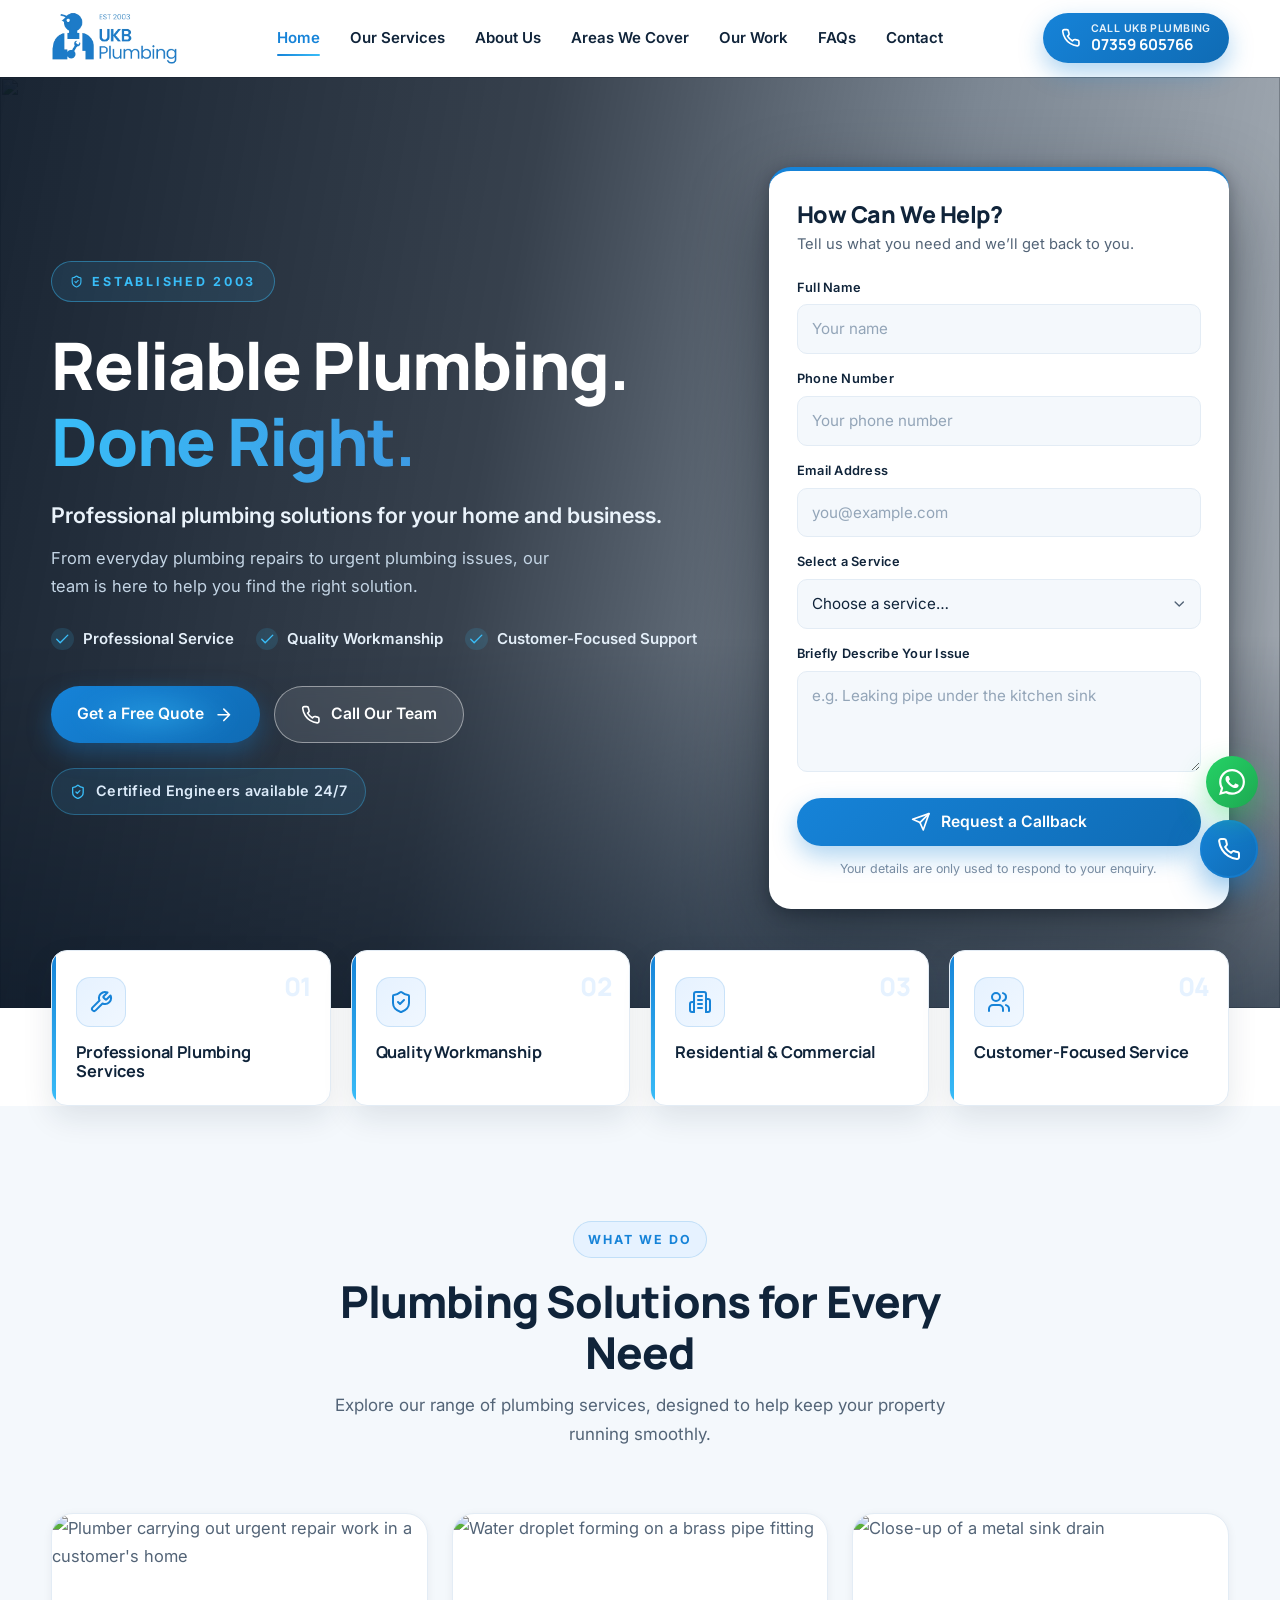
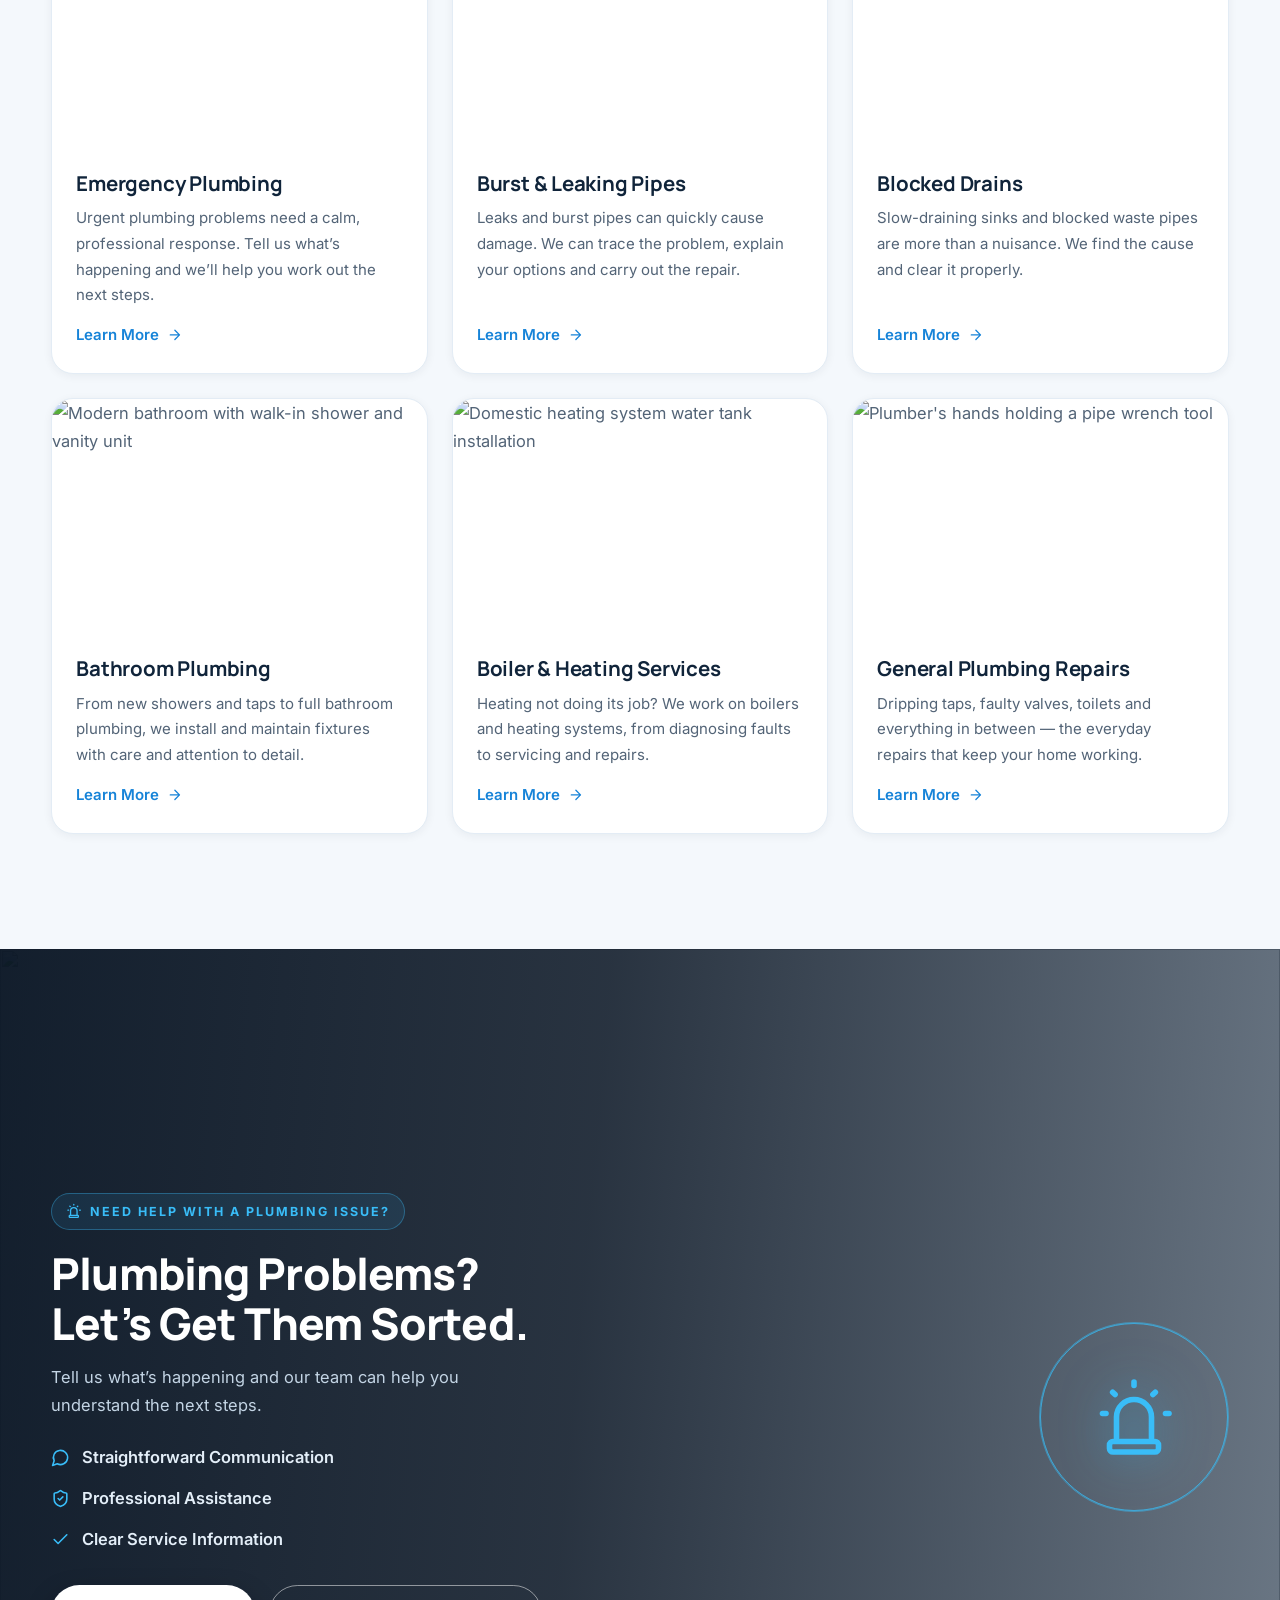
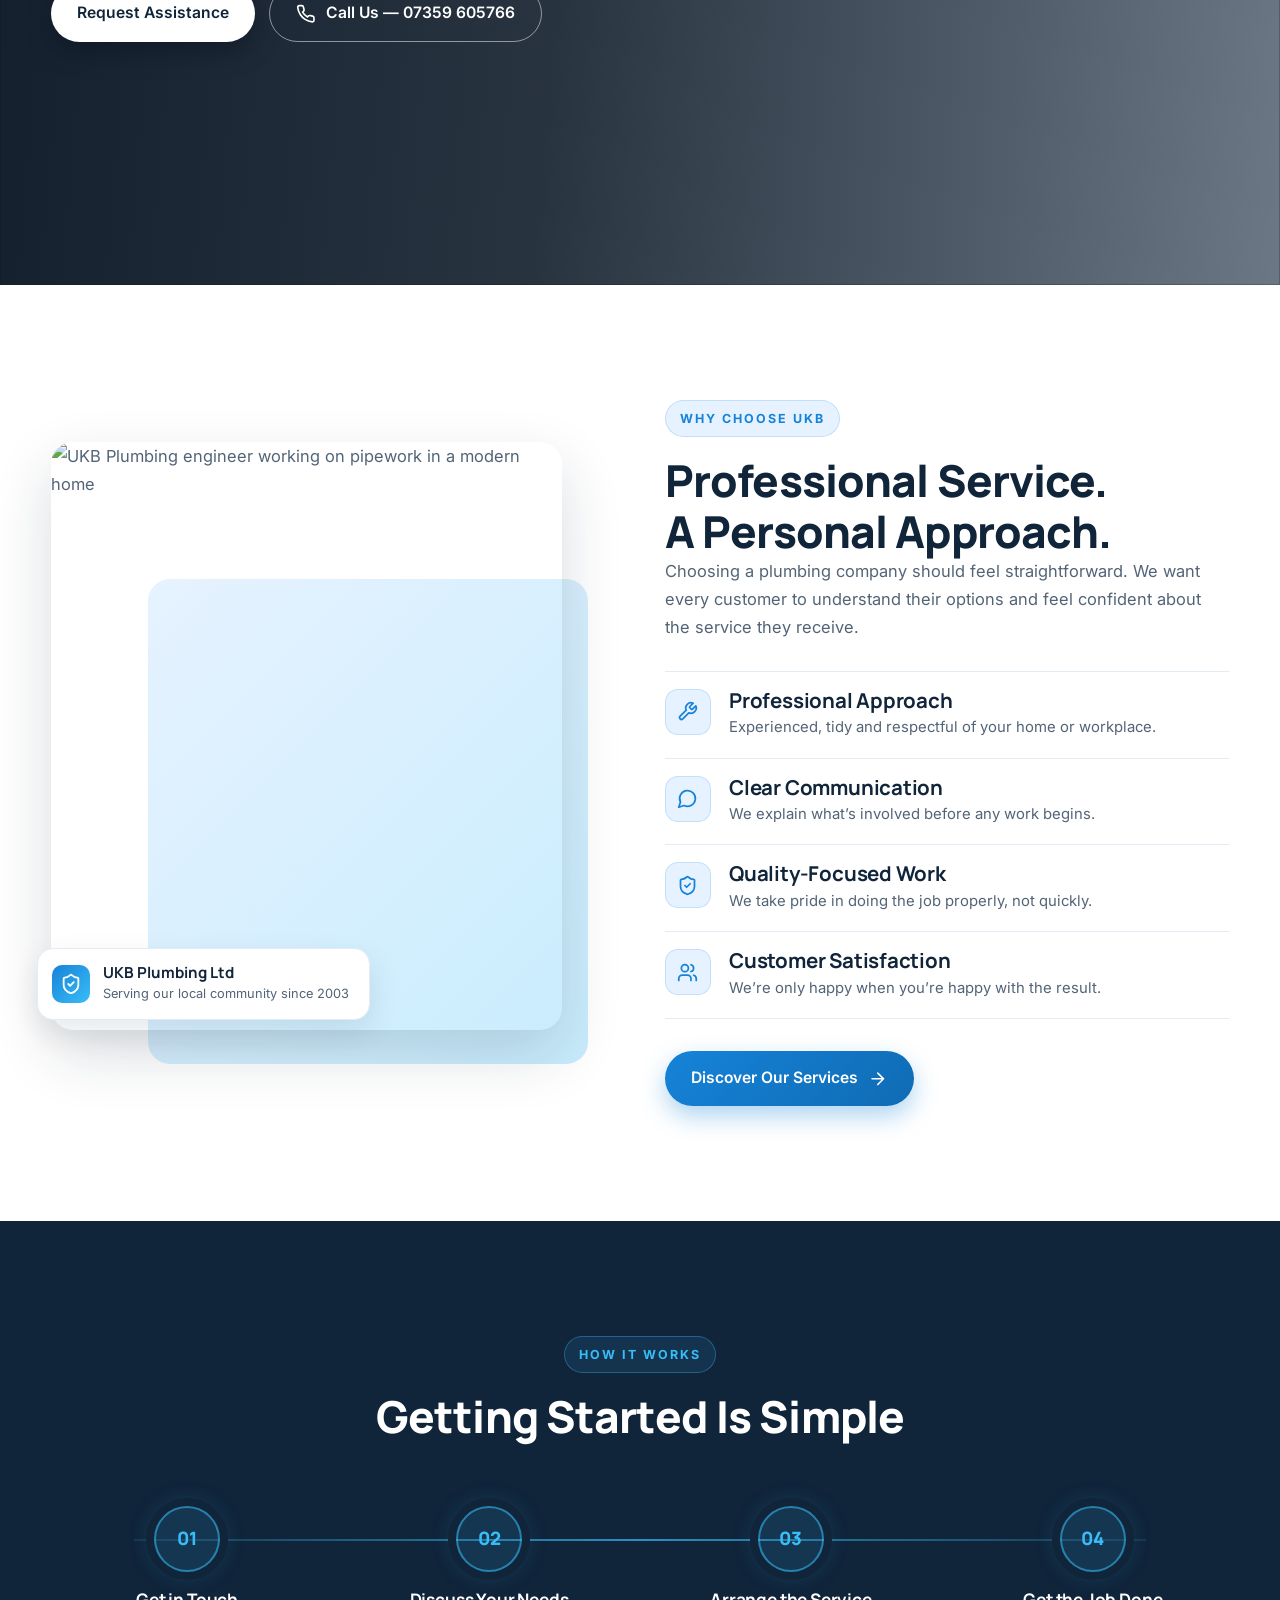
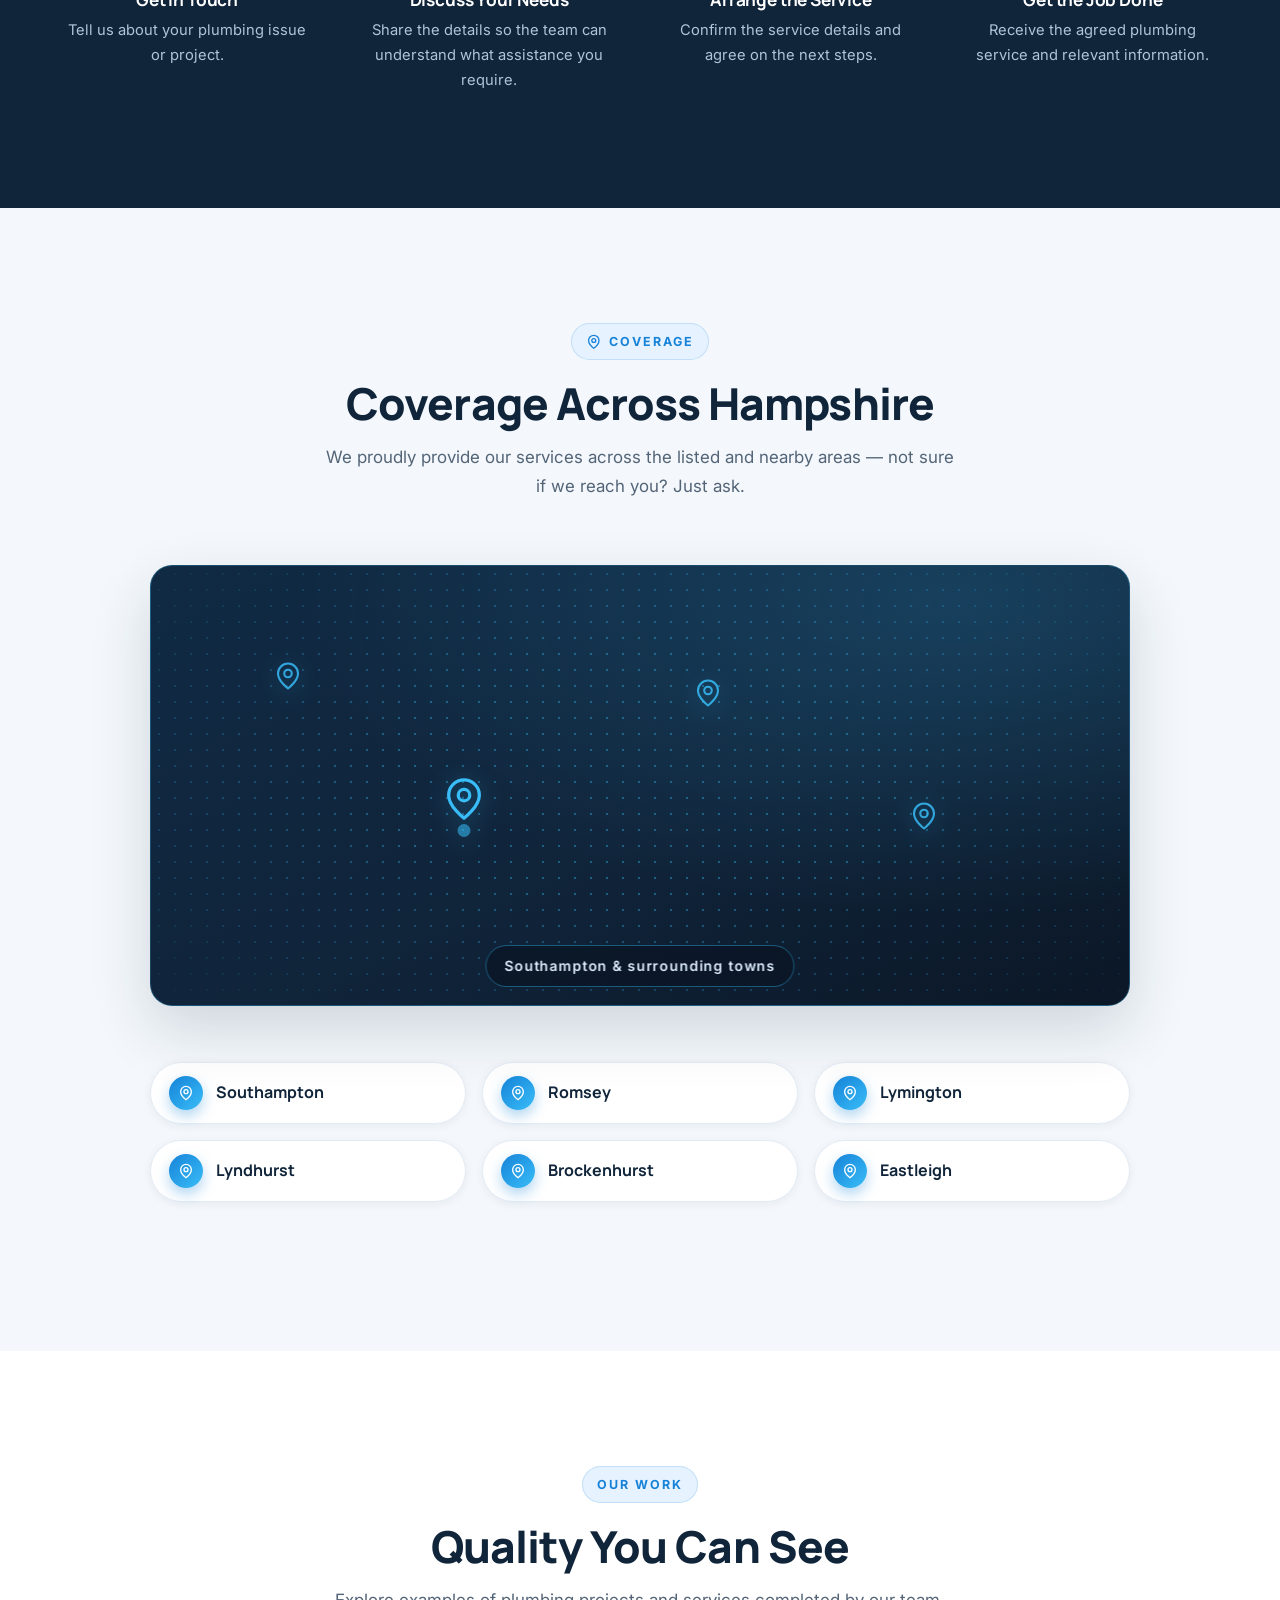
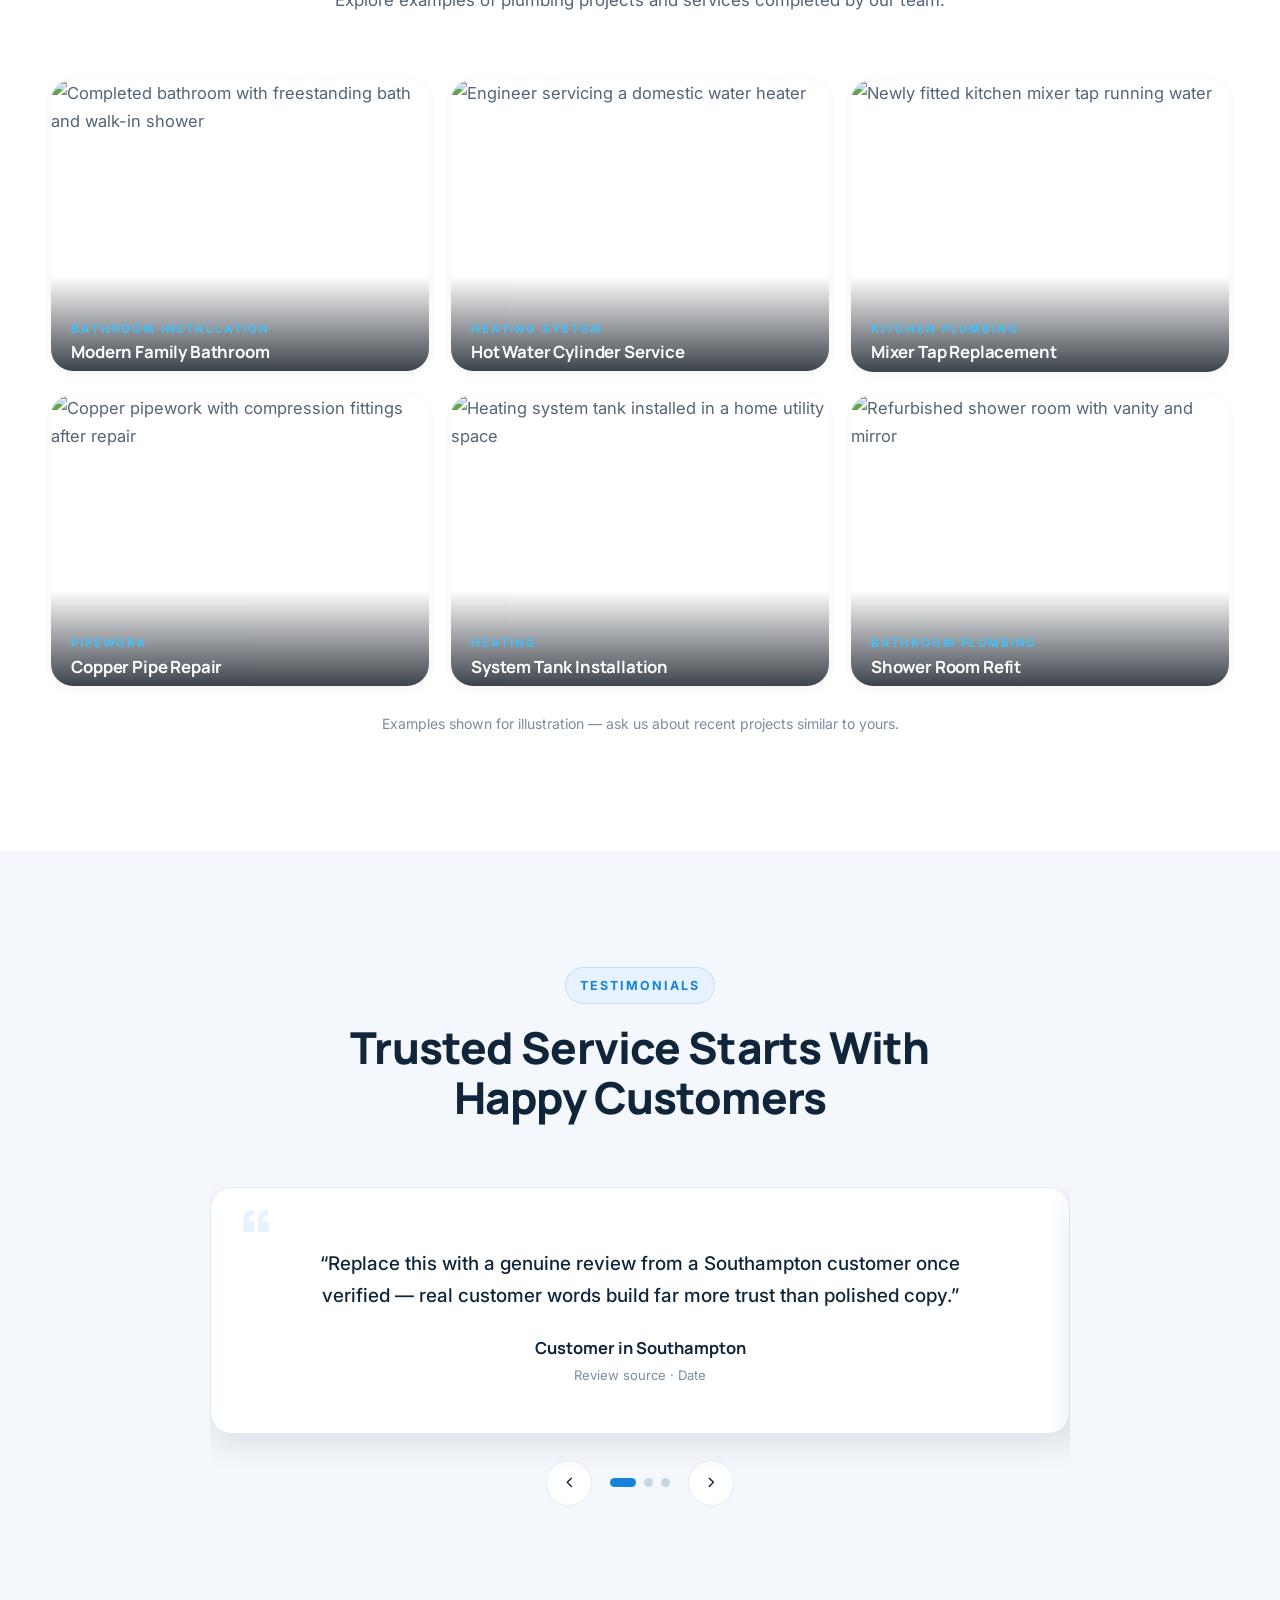
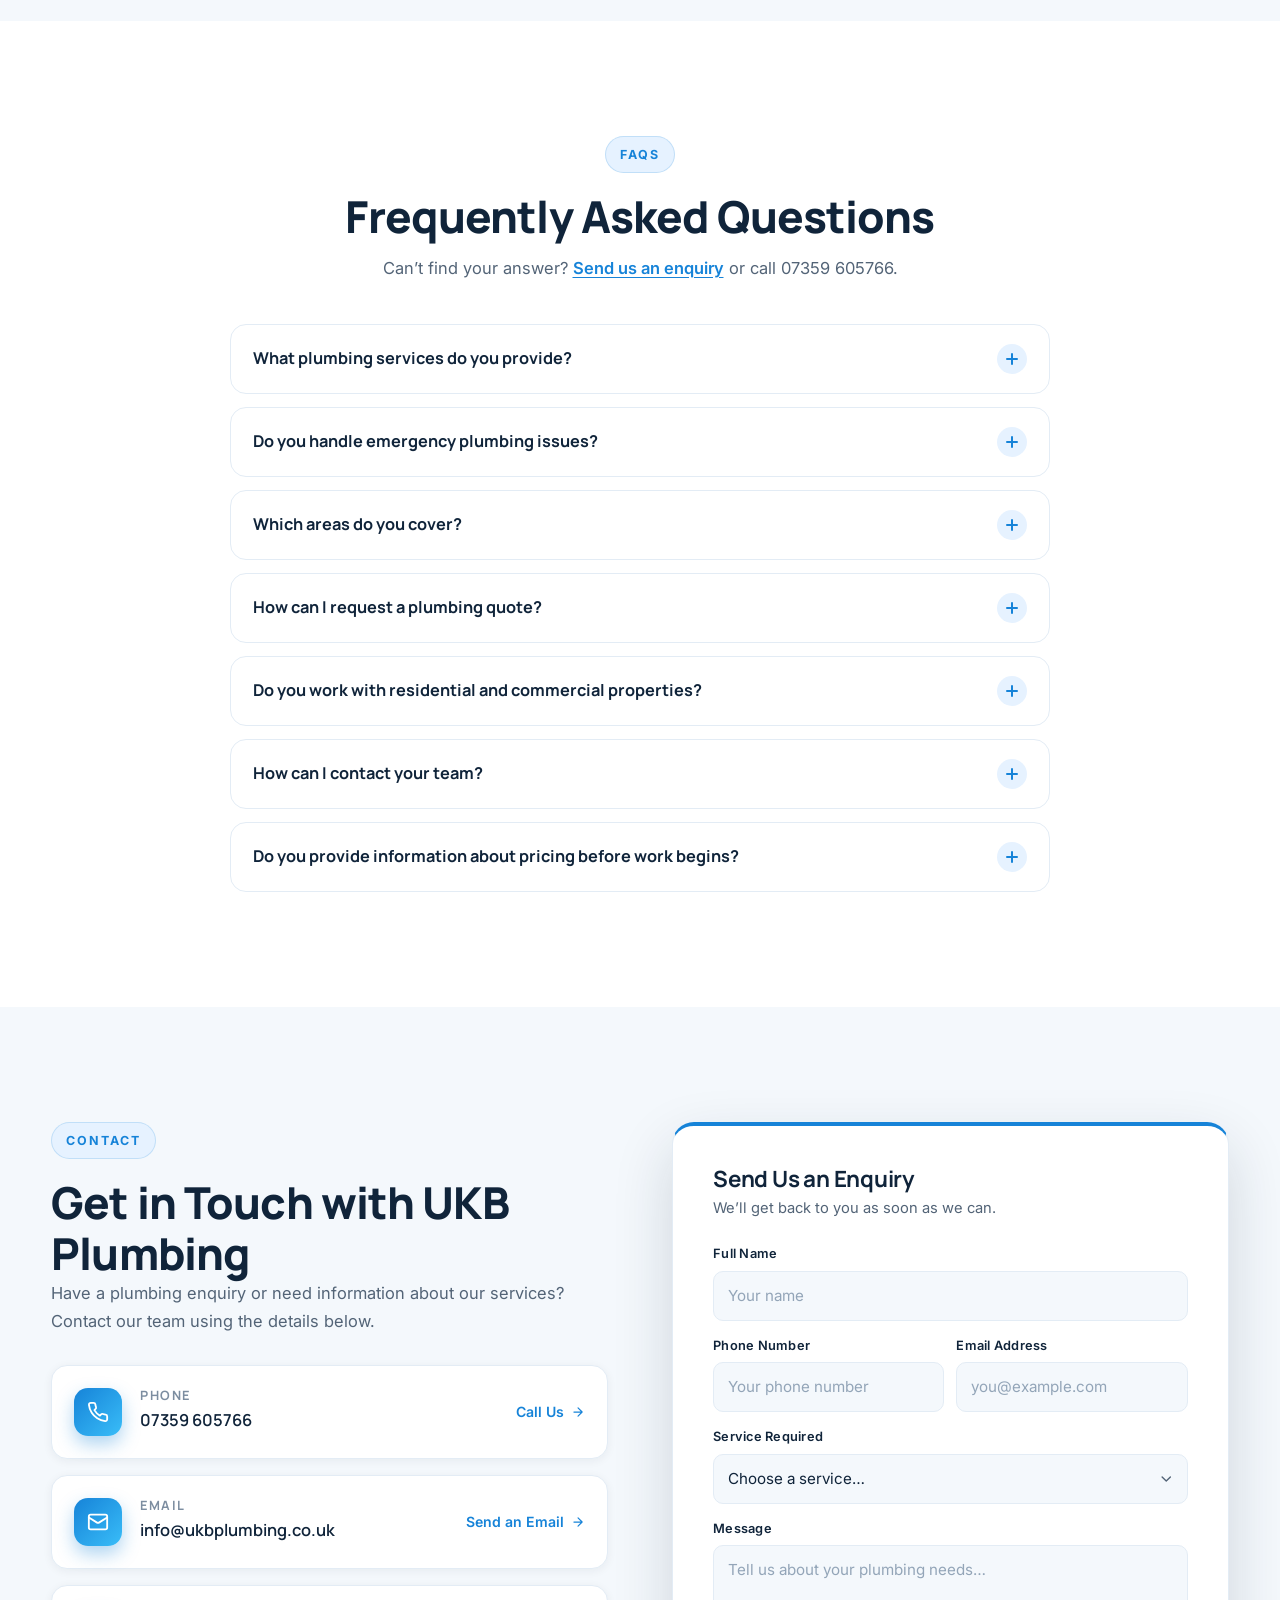
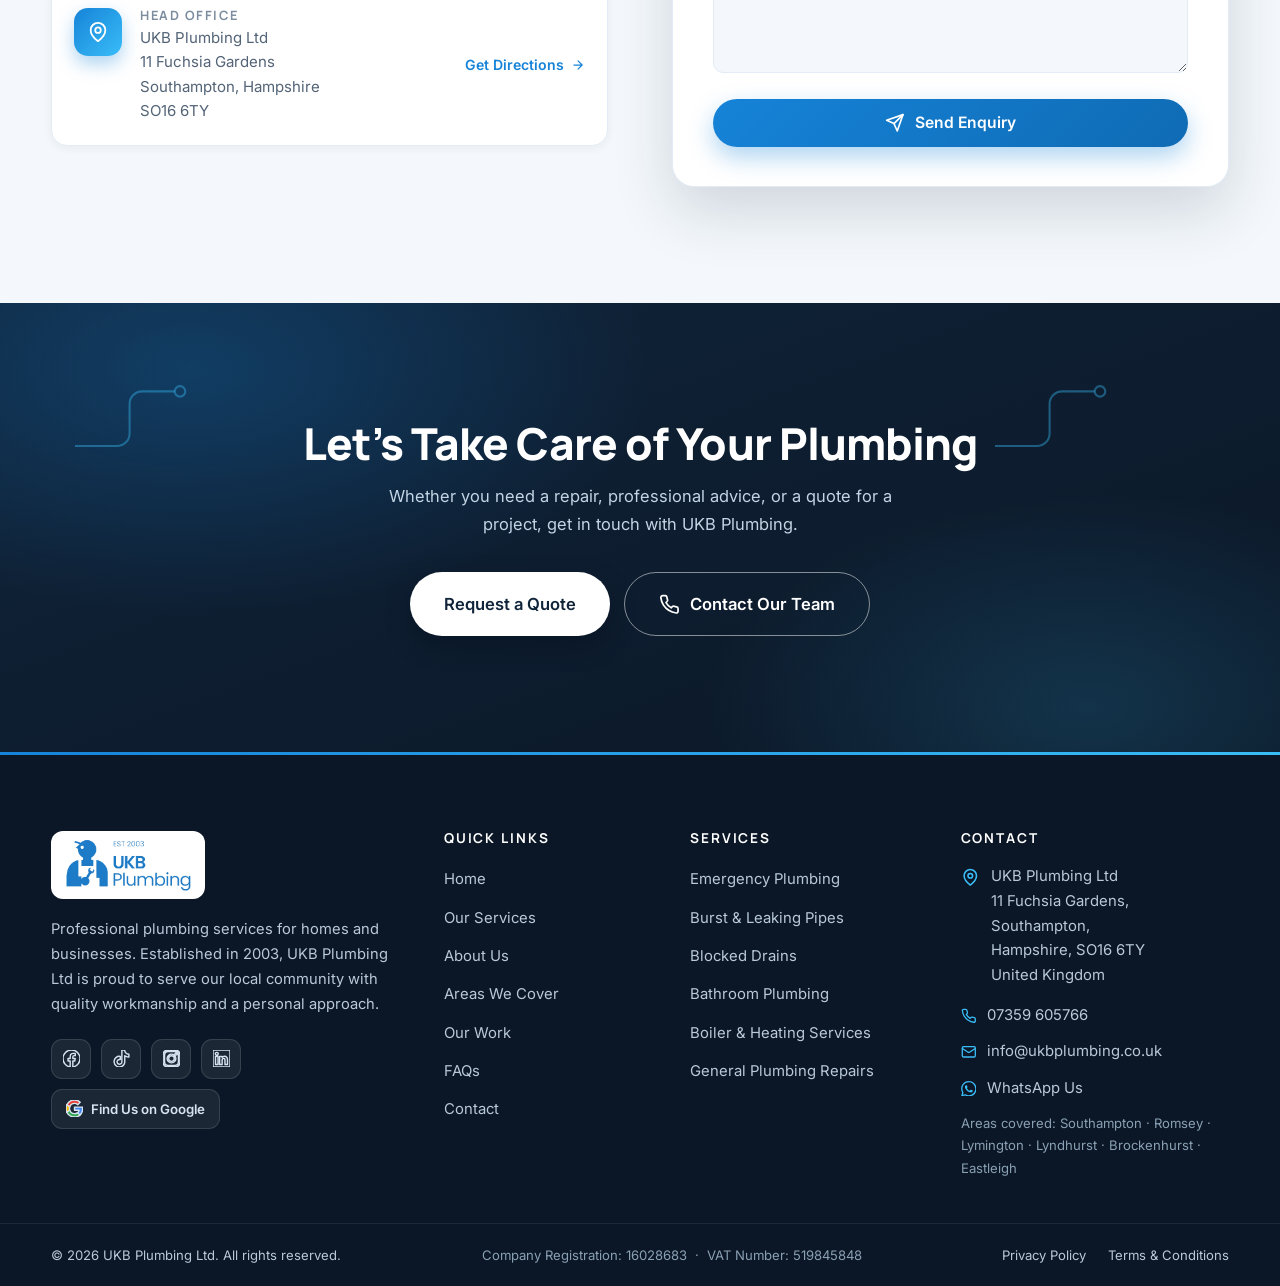
==== commit c4b93445: "Update index.html" ====
--- a/index.html
+++ b/index.html
@@ -464,15 +464,6 @@
       </a>
     </div>
 
-    <div class="coverage-ctas reveal">
-      <a href="tel:+447359605766" class="btn btn-primary btn-lg">
-        <svg class="ico" aria-hidden="true"><use href="#i-phone"/></svg> Call Now — 07359 605766
-      </a>
-      <!-- EDIT: if UKB's WhatsApp uses a different number, update the wa.me link below -->
-      <a href="https://wa.me/447359605766?text=Hi%20UKB%20Plumbing%2C%20I%20have%20a%20plumbing%20enquiry." target="_blank" rel="noopener" class="btn btn-wa btn-lg">
-        <svg class="ico ico-fill" aria-hidden="true"><use href="#i-wa"/></svg> WhatsApp Us
-      </a>
-    </div>
   </div>
 </section>
 
